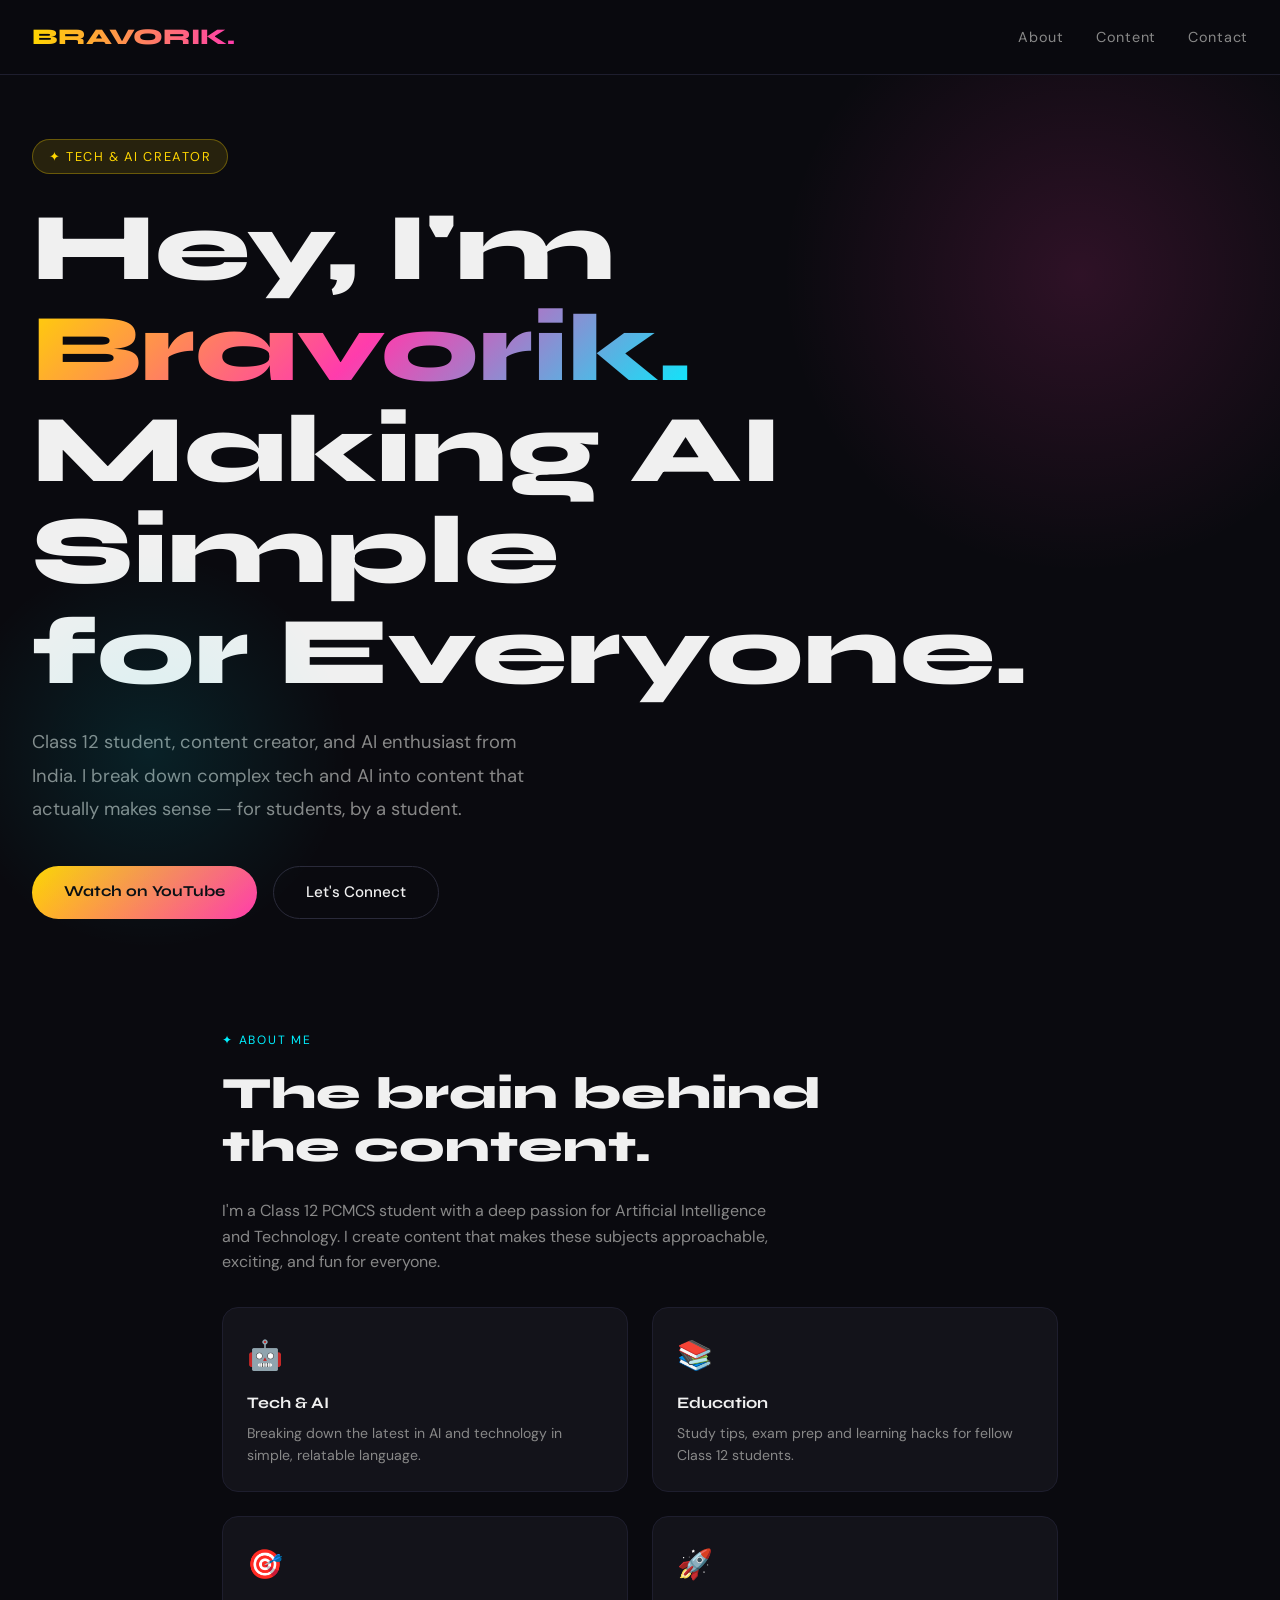
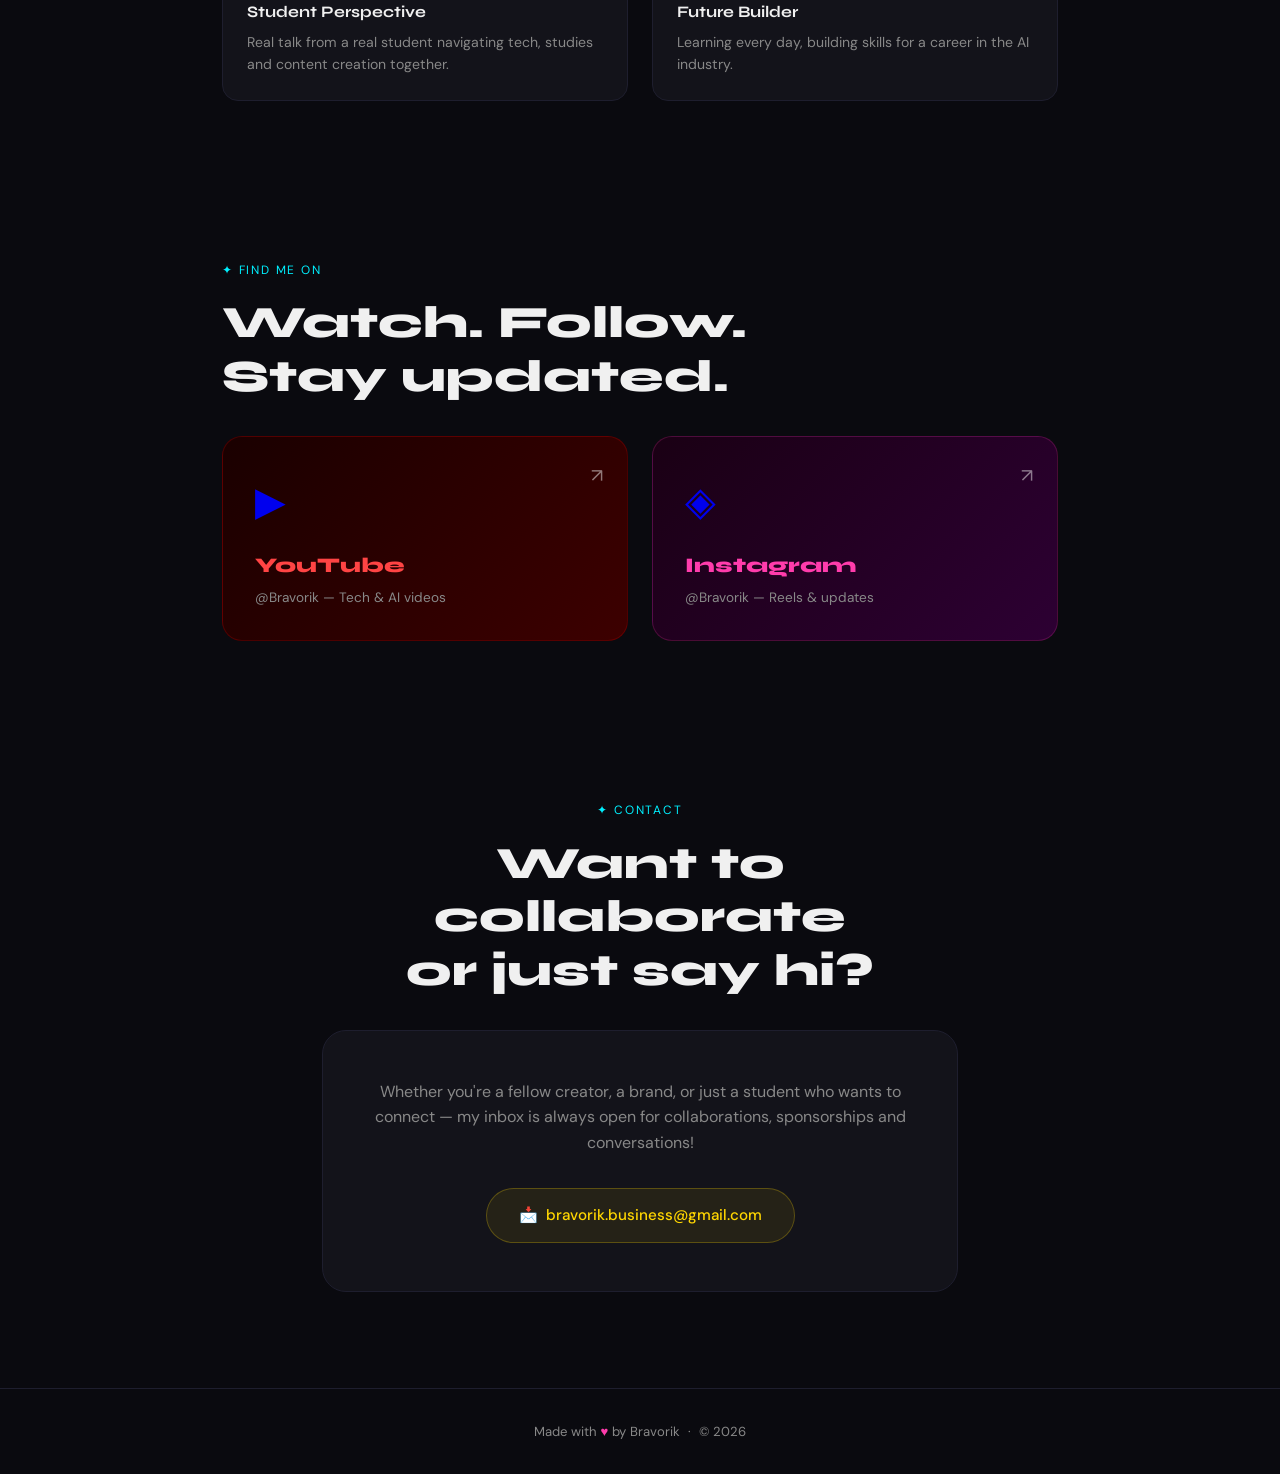
==== index.html @ 2116414c "Add files via upload" ====
<!DOCTYPE html>
<html lang="en">
<head>
<meta charset="UTF-8">
<meta name="viewport" content="width=device-width, initial-scale=1.0">
<title>Bravorik — Tech & AI Creator</title>
<link href="https://fonts.googleapis.com/css2?family=Syne:wght@400;700;800&family=DM+Sans:wght@400;500&display=swap" rel="stylesheet">
<style>
  *, *::before, *::after { margin: 0; padding: 0; box-sizing: border-box; }
  :root {
    --yellow: #FFD600;
    --pink: #FF3CAC;
    --cyan: #00F0FF;
    --dark: #0A0A0F;
    --card: #13131A;
    --text: #F0F0F0;
    --muted: #888;
  }
  body { background: var(--dark); color: var(--text); font-family: 'DM Sans', sans-serif; font-size: 16px; line-height: 1.6; overflow-x: hidden; }

  /* NAV */
  nav { display: flex; justify-content: space-between; align-items: center; padding: 1.2rem 2rem; border-bottom: 1px solid #1e1e2e; position: sticky; top: 0; background: rgba(10,10,15,0.92); backdrop-filter: blur(10px); z-index: 100; }
  .logo { font-family: 'Syne', sans-serif; font-weight: 800; font-size: 1.4rem; background: linear-gradient(90deg, var(--yellow), var(--pink)); -webkit-background-clip: text; -webkit-text-fill-color: transparent; }
  .nav-links { display: flex; gap: 2rem; list-style: none; }
  .nav-links a { color: var(--muted); text-decoration: none; font-size: 0.9rem; letter-spacing: 0.05em; transition: color 0.2s; }
  .nav-links a:hover { color: var(--yellow); }

  /* HERO */
  .hero { min-height: 92vh; display: flex; flex-direction: column; justify-content: center; padding: 4rem 2rem 2rem; position: relative; overflow: hidden; }
  .hero::before { content: ''; position: absolute; width: 600px; height: 600px; background: radial-gradient(circle, rgba(255,60,172,0.15) 0%, transparent 70%); top: -100px; right: -100px; pointer-events: none; }
  .hero::after { content: ''; position: absolute; width: 400px; height: 400px; background: radial-gradient(circle, rgba(0,240,255,0.1) 0%, transparent 70%); bottom: 0; left: -50px; pointer-events: none; }
  .hero-tag { display: inline-block; background: rgba(255,214,0,0.12); border: 1px solid rgba(255,214,0,0.3); color: var(--yellow); font-size: 0.8rem; letter-spacing: 0.12em; text-transform: uppercase; padding: 0.4rem 1rem; border-radius: 100px; margin-bottom: 1.5rem; width: fit-content; }
  .hero h1 { font-family: 'Syne', sans-serif; font-size: clamp(3rem, 8vw, 6rem); font-weight: 800; line-height: 1.05; margin-bottom: 1.5rem; }
  .hero h1 .name { background: linear-gradient(135deg, var(--yellow) 0%, var(--pink) 50%, var(--cyan) 100%); -webkit-background-clip: text; -webkit-text-fill-color: transparent; }
  .hero p { font-size: 1.15rem; color: var(--muted); max-width: 520px; margin-bottom: 2.5rem; line-height: 1.8; }
  .hero-btns { display: flex; gap: 1rem; flex-wrap: wrap; }
  .btn-primary { background: linear-gradient(135deg, var(--yellow), var(--pink)); color: #0A0A0F; font-weight: 700; font-family: 'Syne', sans-serif; padding: 0.85rem 2rem; border-radius: 100px; border: none; cursor: pointer; font-size: 0.95rem; transition: transform 0.2s, box-shadow 0.2s; text-decoration: none; display: inline-block; }
  .btn-primary:hover { transform: translateY(-2px); box-shadow: 0 8px 30px rgba(255,60,172,0.35); }
  .btn-outline { background: transparent; color: var(--text); font-weight: 500; padding: 0.85rem 2rem; border-radius: 100px; border: 1px solid #2a2a3a; cursor: pointer; font-size: 0.95rem; transition: border-color 0.2s; text-decoration: none; display: inline-block; }
  .btn-outline:hover { border-color: var(--cyan); color: var(--cyan); }

  /* SECTIONS */
  section { padding: 5rem 2rem; max-width: 900px; margin: 0 auto; }
  .section-label { font-size: 0.75rem; letter-spacing: 0.15em; text-transform: uppercase; color: var(--cyan); margin-bottom: 1rem; display: block; }
  h2 { font-family: 'Syne', sans-serif; font-size: clamp(1.8rem, 4vw, 2.8rem); font-weight: 800; margin-bottom: 1.5rem; line-height: 1.2; }

  /* ABOUT */
  .about-grid { display: grid; grid-template-columns: 1fr 1fr; gap: 1.5rem; margin-top: 2rem; }
  .about-card { background: var(--card); border: 1px solid #1e1e2e; border-radius: 16px; padding: 1.5rem; transition: border-color 0.2s; }
  .about-card:hover { border-color: rgba(255,214,0,0.3); }
  .about-card .icon { font-size: 1.8rem; margin-bottom: 0.75rem; display: block; }
  .about-card h3 { font-family: 'Syne', sans-serif; font-size: 1rem; font-weight: 700; margin-bottom: 0.4rem; color: var(--text); }
  .about-card p { font-size: 0.88rem; color: var(--muted); }

  /* PLATFORMS */
  .platforms-section { padding: 5rem 2rem; max-width: 900px; margin: 0 auto; }
  .platform-cards { display: grid; grid-template-columns: 1fr 1fr; gap: 1.5rem; margin-top: 2rem; }
  .platform-card { border-radius: 20px; padding: 2rem; position: relative; overflow: hidden; cursor: pointer; transition: transform 0.2s; text-decoration: none; display: block; }
  .platform-card:hover { transform: translateY(-4px); }
  .platform-card.yt { background: linear-gradient(135deg, #1a0000, #3d0000); border: 1px solid rgba(255,0,0,0.2); }
  .platform-card.ig { background: linear-gradient(135deg, #1a0014, #2d0033); border: 1px solid rgba(255,60,172,0.2); }
  .platform-card .pname { font-family: 'Syne', sans-serif; font-size: 1.3rem; font-weight: 800; margin-bottom: 0.3rem; }
  .platform-card.yt .pname { color: #ff4444; }
  .platform-card.ig .pname { color: var(--pink); }
  .platform-card .psub { font-size: 0.85rem; color: var(--muted); }
  .platform-card .parrow { position: absolute; top: 1.5rem; right: 1.5rem; font-size: 1.2rem; opacity: 0.5; color: var(--text); }
  .platform-icon { font-size: 2.5rem; margin-bottom: 1rem; display: block; }

  /* CONTACT */
  .contact-section { padding: 5rem 2rem 6rem; max-width: 700px; margin: 0 auto; text-align: center; }
  .contact-box { background: var(--card); border: 1px solid #1e1e2e; border-radius: 24px; padding: 3rem 2.5rem; margin-top: 2rem; }
  .contact-box p { color: var(--muted); margin-bottom: 2rem; font-size: 1rem; }
  .contact-email { display: inline-flex; align-items: center; gap: 0.5rem; background: rgba(255,214,0,0.08); border: 1px solid rgba(255,214,0,0.25); color: var(--yellow); padding: 0.9rem 2rem; border-radius: 100px; font-size: 0.95rem; font-weight: 500; text-decoration: none; transition: background 0.2s; }
  .contact-email:hover { background: rgba(255,214,0,0.15); }

  /* FOOTER */
  footer { text-align: center; padding: 2rem; border-top: 1px solid #1e1e2e; color: var(--muted); font-size: 0.82rem; }
  footer span { color: var(--pink); }

  /* SCROLLBAR */
  ::-webkit-scrollbar { width: 4px; }
  ::-webkit-scrollbar-track { background: var(--dark); }
  ::-webkit-scrollbar-thumb { background: #2a2a3a; border-radius: 10px; }

  /* MOBILE */
  @media (max-width: 600px) {
    .about-grid, .platform-cards { grid-template-columns: 1fr; }
    .hero { padding: 2rem 1.25rem; }
    nav { padding: 1rem 1.25rem; }
    .nav-links { gap: 1.2rem; }
  }
</style>
</head>
<body>

<!-- NAVIGATION -->
<nav>
  <div class="logo">BRAVORIK.</div>
  <ul class="nav-links">
    <li><a href="#about">About</a></li>
    <li><a href="#platforms">Content</a></li>
    <li><a href="#contact">Contact</a></li>
  </ul>
</nav>

<!-- HERO -->
<div class="hero">
  <div class="hero-tag">✦ Tech & AI Creator</div>
  <h1>Hey, I'm <span class="name">Bravorik.</span><br>Making AI Simple<br>for Everyone.</h1>
  <p>Class 12 student, content creator, and AI enthusiast from India. I break down complex tech and AI into content that actually makes sense — for students, by a student.</p>
  <div class="hero-btns">
    <a href="https://www.youtube.com/@Bravorik" target="_blank" class="btn-primary">Watch on YouTube</a>
    <a href="#contact" class="btn-outline">Let's Connect</a>
  </div>
</div>

<!-- ABOUT -->
<section id="about">
  <span class="section-label">✦ About Me</span>
  <h2>The brain behind<br>the content.</h2>
  <p style="color: var(--muted); max-width: 560px;">I'm a Class 12 PCMCS student with a deep passion for Artificial Intelligence and Technology. I create content that makes these subjects approachable, exciting, and fun for everyone.</p>
  <div class="about-grid">
    <div class="about-card">
      <span class="icon">🤖</span>
      <h3>Tech & AI</h3>
      <p>Breaking down the latest in AI and technology in simple, relatable language.</p>
    </div>
    <div class="about-card">
      <span class="icon">📚</span>
      <h3>Education</h3>
      <p>Study tips, exam prep and learning hacks for fellow Class 12 students.</p>
    </div>
    <div class="about-card">
      <span class="icon">🎯</span>
      <h3>Student Perspective</h3>
      <p>Real talk from a real student navigating tech, studies and content creation together.</p>
    </div>
    <div class="about-card">
      <span class="icon">🚀</span>
      <h3>Future Builder</h3>
      <p>Learning every day, building skills for a career in the AI industry.</p>
    </div>
  </div>
</section>

<!-- PLATFORMS -->
<div class="platforms-section" id="platforms">
  <span class="section-label">✦ Find Me On</span>
  <h2>Watch. Follow.<br>Stay updated.</h2>
  <div class="platform-cards">
    <a href="https://www.youtube.com/@Bravorik" target="_blank" class="platform-card yt">
      <span class="platform-icon">▶</span>
      <div class="pname">YouTube</div>
      <div class="psub">@Bravorik — Tech & AI videos</div>
      <span class="parrow">↗</span>
    </a>
    <a href="https://www.instagram.com/Bravorik" target="_blank" class="platform-card ig">
      <span class="platform-icon">◈</span>
      <div class="pname">Instagram</div>
      <div class="psub">@Bravorik — Reels & updates</div>
      <span class="parrow">↗</span>
    </a>
  </div>
</div>

<!-- CONTACT -->
<div class="contact-section" id="contact">
  <span class="section-label">✦ Contact</span>
  <h2>Want to collaborate<br>or just say hi?</h2>
  <div class="contact-box">
    <p>Whether you're a fellow creator, a brand, or just a student who wants to connect — my inbox is always open for collaborations, sponsorships and conversations!</p>
    <a href="mailto:bravorik.business@gmail.com" class="contact-email">📩 &nbsp;bravorik.business@gmail.com</a>
  </div>
</div>

<!-- FOOTER -->
<footer>
  Made with <span>♥</span> by Bravorik &nbsp;·&nbsp; © 2026
</footer>

</body>
</html>
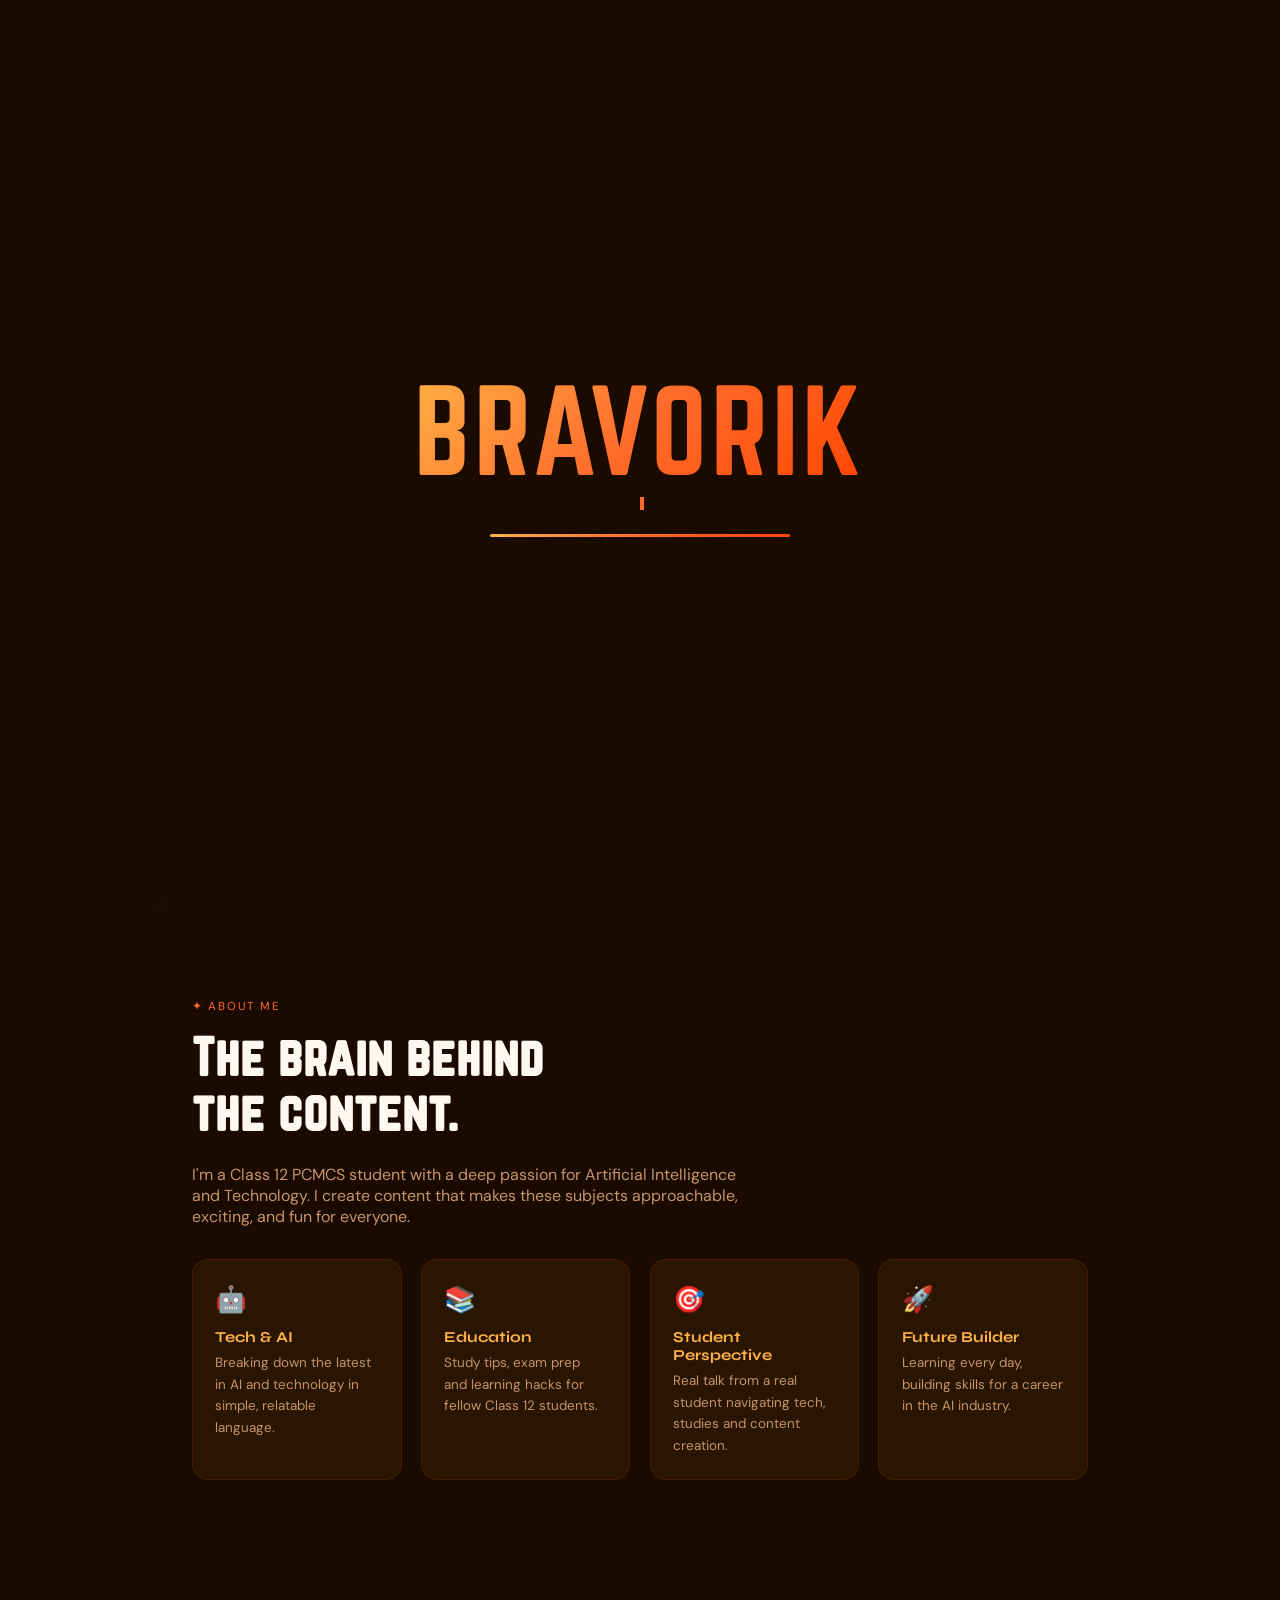
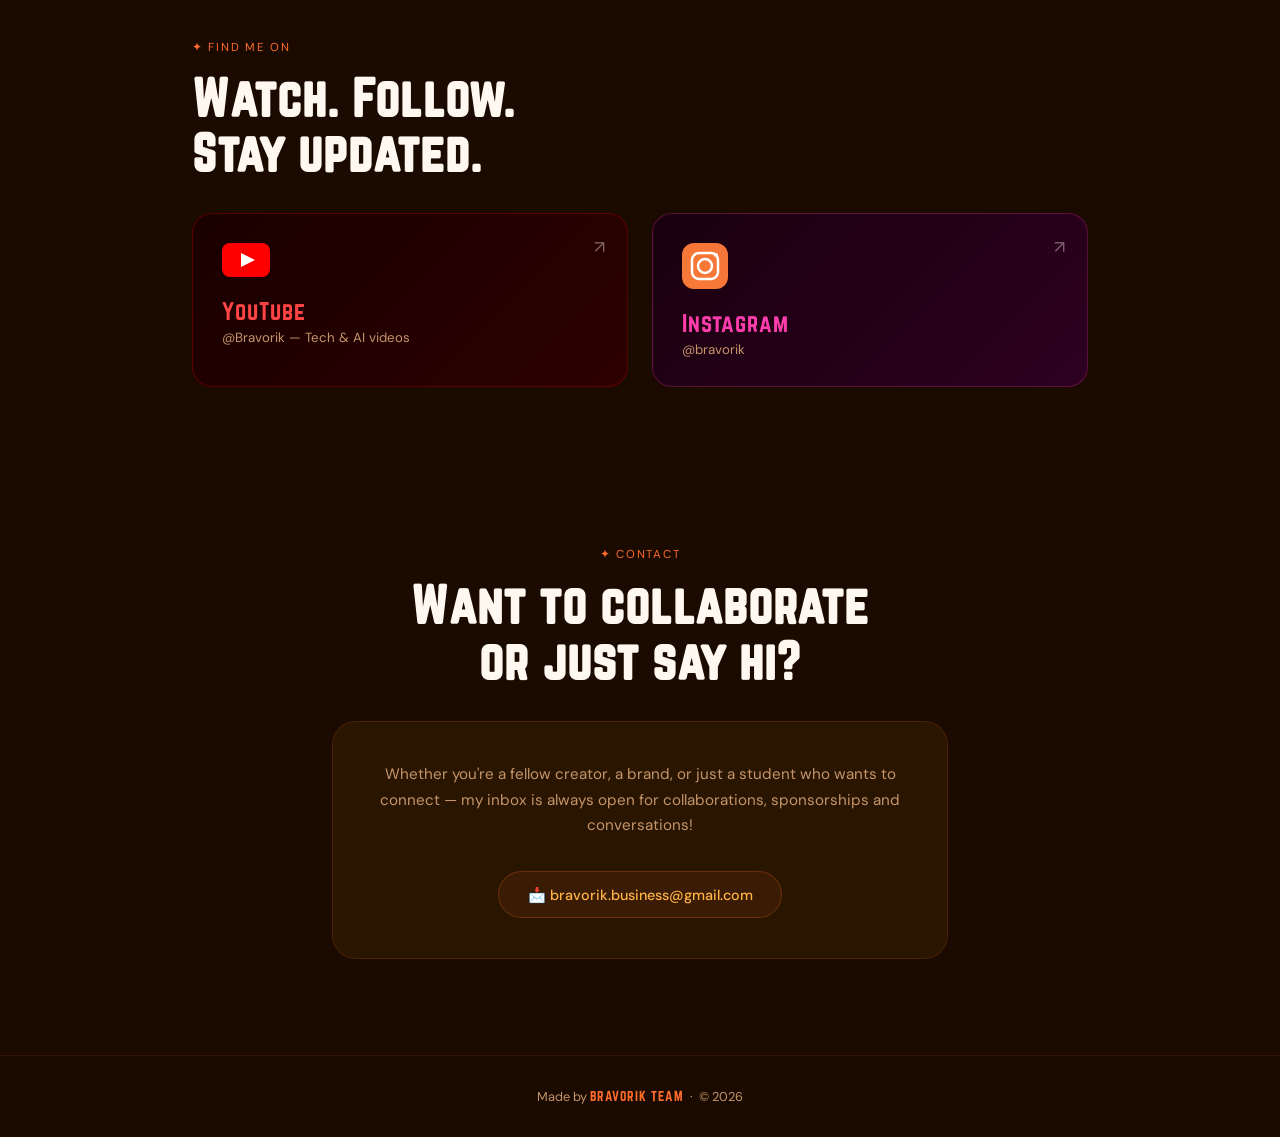
==== commit d9e4681b: "Add files via upload" ====
--- a/index.html
+++ b/index.html
@@ -4,179 +4,259 @@
 <meta charset="UTF-8">
 <meta name="viewport" content="width=device-width, initial-scale=1.0">
 <title>Bravorik — Tech & AI Creator</title>
-<link href="https://fonts.googleapis.com/css2?family=Syne:wght@400;700;800&family=DM+Sans:wght@400;500&display=swap" rel="stylesheet">
+<link href="https://fonts.googleapis.com/css2?family=DM+Sans:wght@400;500&family=Syne:wght@400;700;800&display=swap" rel="stylesheet">
 <style>
-  *, *::before, *::after { margin: 0; padding: 0; box-sizing: border-box; }
-  :root {
-    --yellow: #FFD600;
-    --pink: #FF3CAC;
-    --cyan: #00F0FF;
-    --dark: #0A0A0F;
-    --card: #13131A;
-    --text: #F0F0F0;
-    --muted: #888;
-  }
-  body { background: var(--dark); color: var(--text); font-family: 'DM Sans', sans-serif; font-size: 16px; line-height: 1.6; overflow-x: hidden; }
-
-  /* NAV */
-  nav { display: flex; justify-content: space-between; align-items: center; padding: 1.2rem 2rem; border-bottom: 1px solid #1e1e2e; position: sticky; top: 0; background: rgba(10,10,15,0.92); backdrop-filter: blur(10px); z-index: 100; }
-  .logo { font-family: 'Syne', sans-serif; font-weight: 800; font-size: 1.4rem; background: linear-gradient(90deg, var(--yellow), var(--pink)); -webkit-background-clip: text; -webkit-text-fill-color: transparent; }
-  .nav-links { display: flex; gap: 2rem; list-style: none; }
-  .nav-links a { color: var(--muted); text-decoration: none; font-size: 0.9rem; letter-spacing: 0.05em; transition: color 0.2s; }
-  .nav-links a:hover { color: var(--yellow); }
-
-  /* HERO */
-  .hero { min-height: 92vh; display: flex; flex-direction: column; justify-content: center; padding: 4rem 2rem 2rem; position: relative; overflow: hidden; }
-  .hero::before { content: ''; position: absolute; width: 600px; height: 600px; background: radial-gradient(circle, rgba(255,60,172,0.15) 0%, transparent 70%); top: -100px; right: -100px; pointer-events: none; }
-  .hero::after { content: ''; position: absolute; width: 400px; height: 400px; background: radial-gradient(circle, rgba(0,240,255,0.1) 0%, transparent 70%); bottom: 0; left: -50px; pointer-events: none; }
-  .hero-tag { display: inline-block; background: rgba(255,214,0,0.12); border: 1px solid rgba(255,214,0,0.3); color: var(--yellow); font-size: 0.8rem; letter-spacing: 0.12em; text-transform: uppercase; padding: 0.4rem 1rem; border-radius: 100px; margin-bottom: 1.5rem; width: fit-content; }
-  .hero h1 { font-family: 'Syne', sans-serif; font-size: clamp(3rem, 8vw, 6rem); font-weight: 800; line-height: 1.05; margin-bottom: 1.5rem; }
-  .hero h1 .name { background: linear-gradient(135deg, var(--yellow) 0%, var(--pink) 50%, var(--cyan) 100%); -webkit-background-clip: text; -webkit-text-fill-color: transparent; }
-  .hero p { font-size: 1.15rem; color: var(--muted); max-width: 520px; margin-bottom: 2.5rem; line-height: 1.8; }
-  .hero-btns { display: flex; gap: 1rem; flex-wrap: wrap; }
-  .btn-primary { background: linear-gradient(135deg, var(--yellow), var(--pink)); color: #0A0A0F; font-weight: 700; font-family: 'Syne', sans-serif; padding: 0.85rem 2rem; border-radius: 100px; border: none; cursor: pointer; font-size: 0.95rem; transition: transform 0.2s, box-shadow 0.2s; text-decoration: none; display: inline-block; }
-  .btn-primary:hover { transform: translateY(-2px); box-shadow: 0 8px 30px rgba(255,60,172,0.35); }
-  .btn-outline { background: transparent; color: var(--text); font-weight: 500; padding: 0.85rem 2rem; border-radius: 100px; border: 1px solid #2a2a3a; cursor: pointer; font-size: 0.95rem; transition: border-color 0.2s; text-decoration: none; display: inline-block; }
-  .btn-outline:hover { border-color: var(--cyan); color: var(--cyan); }
-
-  /* SECTIONS */
-  section { padding: 5rem 2rem; max-width: 900px; margin: 0 auto; }
-  .section-label { font-size: 0.75rem; letter-spacing: 0.15em; text-transform: uppercase; color: var(--cyan); margin-bottom: 1rem; display: block; }
-  h2 { font-family: 'Syne', sans-serif; font-size: clamp(1.8rem, 4vw, 2.8rem); font-weight: 800; margin-bottom: 1.5rem; line-height: 1.2; }
-
-  /* ABOUT */
-  .about-grid { display: grid; grid-template-columns: 1fr 1fr; gap: 1.5rem; margin-top: 2rem; }
-  .about-card { background: var(--card); border: 1px solid #1e1e2e; border-radius: 16px; padding: 1.5rem; transition: border-color 0.2s; }
-  .about-card:hover { border-color: rgba(255,214,0,0.3); }
-  .about-card .icon { font-size: 1.8rem; margin-bottom: 0.75rem; display: block; }
-  .about-card h3 { font-family: 'Syne', sans-serif; font-size: 1rem; font-weight: 700; margin-bottom: 0.4rem; color: var(--text); }
-  .about-card p { font-size: 0.88rem; color: var(--muted); }
-
-  /* PLATFORMS */
-  .platforms-section { padding: 5rem 2rem; max-width: 900px; margin: 0 auto; }
-  .platform-cards { display: grid; grid-template-columns: 1fr 1fr; gap: 1.5rem; margin-top: 2rem; }
-  .platform-card { border-radius: 20px; padding: 2rem; position: relative; overflow: hidden; cursor: pointer; transition: transform 0.2s; text-decoration: none; display: block; }
-  .platform-card:hover { transform: translateY(-4px); }
-  .platform-card.yt { background: linear-gradient(135deg, #1a0000, #3d0000); border: 1px solid rgba(255,0,0,0.2); }
-  .platform-card.ig { background: linear-gradient(135deg, #1a0014, #2d0033); border: 1px solid rgba(255,60,172,0.2); }
-  .platform-card .pname { font-family: 'Syne', sans-serif; font-size: 1.3rem; font-weight: 800; margin-bottom: 0.3rem; }
-  .platform-card.yt .pname { color: #ff4444; }
-  .platform-card.ig .pname { color: var(--pink); }
-  .platform-card .psub { font-size: 0.85rem; color: var(--muted); }
-  .platform-card .parrow { position: absolute; top: 1.5rem; right: 1.5rem; font-size: 1.2rem; opacity: 0.5; color: var(--text); }
-  .platform-icon { font-size: 2.5rem; margin-bottom: 1rem; display: block; }
-
-  /* CONTACT */
-  .contact-section { padding: 5rem 2rem 6rem; max-width: 700px; margin: 0 auto; text-align: center; }
-  .contact-box { background: var(--card); border: 1px solid #1e1e2e; border-radius: 24px; padding: 3rem 2.5rem; margin-top: 2rem; }
-  .contact-box p { color: var(--muted); margin-bottom: 2rem; font-size: 1rem; }
-  .contact-email { display: inline-flex; align-items: center; gap: 0.5rem; background: rgba(255,214,0,0.08); border: 1px solid rgba(255,214,0,0.25); color: var(--yellow); padding: 0.9rem 2rem; border-radius: 100px; font-size: 0.95rem; font-weight: 500; text-decoration: none; transition: background 0.2s; }
-  .contact-email:hover { background: rgba(255,214,0,0.15); }
-
-  /* FOOTER */
-  footer { text-align: center; padding: 2rem; border-top: 1px solid #1e1e2e; color: var(--muted); font-size: 0.82rem; }
-  footer span { color: var(--pink); }
-
-  /* SCROLLBAR */
-  ::-webkit-scrollbar { width: 4px; }
-  ::-webkit-scrollbar-track { background: var(--dark); }
-  ::-webkit-scrollbar-thumb { background: #2a2a3a; border-radius: 10px; }
-
-  /* MOBILE */
-  @media (max-width: 600px) {
-    .about-grid, .platform-cards { grid-template-columns: 1fr; }
-    .hero { padding: 2rem 1.25rem; }
-    nav { padding: 1rem 1.25rem; }
-    .nav-links { gap: 1.2rem; }
-  }
+@font-face {
+  font-family: 'Norwester';
+  src: url('norwester.otf') format('opentype');
+  font-weight: normal;
+}
+*,*::before,*::after{margin:0;padding:0;box-sizing:border-box;}
+:root{
+  --orange:#FF6B2B;--orange2:#FF8C00;--peach:#FFB347;
+  --cream:#FFF8F0;--warm:#FFF3E6;
+  --dark:#1A0A00;--card:#2A1500;--card2:#1F1000;
+  --text:#FFF8F0;--muted:#C4956A;
+}
+html{scroll-behavior:smooth;}
+body{background:var(--dark);color:var(--text);font-family:'DM Sans',sans-serif;overflow-x:hidden;}
+
+/* INTRO */
+#intro{position:fixed;inset:0;background:var(--dark);display:flex;flex-direction:column;align-items:center;justify-content:center;z-index:9999;transition:opacity 0.8s ease,visibility 0.8s ease;}
+#intro.hide{opacity:0;visibility:hidden;pointer-events:none;}
+.intro-name{font-family:'Norwester',sans-serif;font-size:clamp(3rem,10vw,7rem);background:linear-gradient(135deg,var(--peach),var(--orange),#FF4500);-webkit-background-clip:text;-webkit-text-fill-color:transparent;letter-spacing:4px;min-height:1.2em;}
+.intro-cursor{display:inline-block;width:4px;height:0.85em;background:var(--orange);margin-left:4px;animation:blink 0.7s step-end infinite;vertical-align:middle;}
+@keyframes blink{0%,100%{opacity:1;}50%{opacity:0;}}
+.intro-bar{width:0;height:3px;margin-top:1.5rem;background:linear-gradient(90deg,var(--peach),var(--orange),#FF4500);border-radius:10px;transition:width 1s ease;}
+
+/* NAV */
+nav{display:flex;justify-content:space-between;align-items:center;padding:1rem 2rem;border-bottom:1px solid rgba(255,107,43,0.15);position:sticky;top:0;background:rgba(26,10,0,0.95);backdrop-filter:blur(12px);z-index:100;}
+.logo{font-family:'Norwester',sans-serif;font-size:1.6rem;letter-spacing:2px;background:linear-gradient(90deg,var(--peach),var(--orange));-webkit-background-clip:text;-webkit-text-fill-color:transparent;}
+.nav-links{display:flex;gap:1.5rem;list-style:none;}
+.nav-links a{color:var(--muted);text-decoration:none;font-size:0.88rem;letter-spacing:0.05em;transition:color 0.2s;}
+.nav-links a:hover{color:var(--peach);}
+.hamburger{display:none;flex-direction:column;gap:5px;cursor:pointer;padding:4px;}
+.hamburger span{width:24px;height:2px;background:var(--text);border-radius:2px;transition:all 0.3s;}
+.hamburger.open span:nth-child(1){transform:rotate(45deg) translate(5px,5px);}
+.hamburger.open span:nth-child(2){opacity:0;}
+.hamburger.open span:nth-child(3){transform:rotate(-45deg) translate(5px,-5px);}
+.mobile-menu{display:none;position:fixed;top:61px;left:0;right:0;background:rgba(26,10,0,0.98);padding:1.5rem 2rem;border-bottom:1px solid rgba(255,107,43,0.15);z-index:99;flex-direction:column;gap:1.2rem;}
+.mobile-menu.open{display:flex;}
+.mobile-menu a{color:var(--muted);text-decoration:none;font-size:1rem;padding:0.5rem 0;border-bottom:1px solid rgba(255,107,43,0.1);}
+.mobile-menu a:hover{color:var(--peach);}
+
+/* HERO */
+.hero{min-height:95vh;display:flex;flex-direction:column;justify-content:center;padding:5rem 2rem 3rem;position:relative;overflow:hidden;}
+.hero::before{content:'';position:absolute;width:50vw;height:50vw;background:radial-gradient(circle,rgba(255,107,43,0.12) 0%,transparent 70%);top:-10%;right:-10%;pointer-events:none;}
+.hero::after{content:'';position:absolute;width:35vw;height:35vw;background:radial-gradient(circle,rgba(255,179,71,0.07) 0%,transparent 70%);bottom:0;left:-5%;pointer-events:none;}
+.hero-tag{display:inline-block;background:rgba(255,107,43,0.1);border:1px solid rgba(255,107,43,0.3);color:var(--peach);font-size:0.75rem;letter-spacing:0.12em;text-transform:uppercase;padding:0.4rem 1rem;border-radius:100px;margin-bottom:1.5rem;width:fit-content;}
+.hero-name-wrap{position:relative;display:inline-block;margin-bottom:0.2rem;}
+.tm{font-family:'DM Sans',sans-serif;font-size:0.9rem;font-weight:700;color:var(--orange);position:absolute;top:-8px;right:-18px;line-height:1;}
+.hero h1{font-family:'Norwester',sans-serif;font-size:clamp(2.8rem,8vw,6rem);line-height:1.05;margin-bottom:1.5rem;letter-spacing:2px;}
+.hero h1 .name{background:linear-gradient(135deg,var(--peach) 0%,var(--orange) 50%,#FF4500 100%);-webkit-background-clip:text;-webkit-text-fill-color:transparent;}
+.hero p{font-size:clamp(0.95rem,2vw,1.15rem);color:var(--muted);max-width:520px;margin-bottom:2.5rem;line-height:1.8;}
+.hero-btns{display:flex;gap:1rem;flex-wrap:wrap;}
+.btn-primary{background:linear-gradient(135deg,var(--orange),#FF4500);color:#fff;font-weight:700;font-family:'Syne',sans-serif;padding:0.8rem 1.8rem;border-radius:100px;border:none;cursor:pointer;font-size:0.9rem;transition:transform 0.2s,box-shadow 0.2s;text-decoration:none;display:inline-block;}
+.btn-primary:hover{transform:translateY(-2px);box-shadow:0 8px 30px rgba(255,107,43,0.4);}
+.btn-outline{background:transparent;color:var(--text);font-weight:500;padding:0.8rem 1.8rem;border-radius:100px;border:1px solid rgba(255,107,43,0.3);cursor:pointer;font-size:0.9rem;transition:all 0.2s;text-decoration:none;display:inline-block;}
+.btn-outline:hover{border-color:var(--peach);color:var(--peach);}
+
+/* SECTIONS */
+.section{padding:5rem 2rem;max-width:960px;margin:0 auto;}
+.section-label{font-size:0.72rem;letter-spacing:0.15em;text-transform:uppercase;color:var(--orange);margin-bottom:1rem;display:block;}
+h2{font-family:'Norwester',sans-serif;font-size:clamp(1.8rem,5vw,3rem);margin-bottom:1.5rem;line-height:1.15;letter-spacing:1px;}
+
+/* ABOUT */
+.about-grid{display:grid;grid-template-columns:repeat(auto-fit,minmax(200px,1fr));gap:1.2rem;margin-top:2rem;}
+.about-card{background:var(--card);border:1px solid rgba(255,107,43,0.12);border-radius:16px;padding:1.4rem;transition:border-color 0.2s,transform 0.2s;}
+.about-card:hover{border-color:rgba(255,107,43,0.4);transform:translateY(-3px);}
+.about-card .icon{font-size:1.6rem;margin-bottom:0.75rem;display:block;}
+.about-card h3{font-family:'Syne',sans-serif;font-size:0.95rem;font-weight:700;margin-bottom:0.4rem;color:var(--peach);}
+.about-card p{font-size:0.84rem;color:var(--muted);line-height:1.6;}
+
+/* PLATFORMS */
+.platform-cards{display:grid;grid-template-columns:repeat(auto-fit,minmax(240px,1fr));gap:1.5rem;margin-top:2rem;}
+.platform-card{border-radius:20px;padding:1.8rem;position:relative;overflow:hidden;cursor:pointer;transition:transform 0.2s;text-decoration:none;display:block;}
+.platform-card:hover{transform:translateY(-4px);}
+.platform-card.yt{background:linear-gradient(135deg,#1a0000,#2d0000);border:1px solid rgba(255,0,0,0.25);}
+.platform-card.ig{background:linear-gradient(135deg,#1a000f,#2d0020);border:1px solid rgba(255,60,172,0.25);}
+.platform-card .pname{font-family:'Norwester',sans-serif;font-size:1.4rem;letter-spacing:1px;margin-bottom:0.3rem;}
+.platform-card.yt .pname{color:#ff4444;}
+.platform-card.ig .pname{color:#FF3CAC;}
+.platform-card .psub{font-size:0.83rem;color:var(--muted);}
+.platform-card .parrow{position:absolute;top:1.4rem;right:1.4rem;font-size:1.1rem;opacity:0.4;color:var(--text);}
+
+/* ANIMATED PLATFORM ICONS */
+.platform-icon-wrap{margin-bottom:1rem;}
+.yt-icon{width:48px;height:34px;animation:ytPulse 2s ease-in-out infinite;}
+@keyframes ytPulse{0%,100%{transform:scale(1);}50%{transform:scale(1.08);}}
+.ig-icon{width:46px;height:46px;animation:igSpin 4s ease-in-out infinite;}
+@keyframes igSpin{0%,100%{transform:rotate(0deg) scale(1);}25%{transform:rotate(-8deg) scale(1.05);}75%{transform:rotate(8deg) scale(1.05);}}
+
+/* CONTACT */
+.contact-section{padding:5rem 2rem 6rem;max-width:680px;margin:0 auto;text-align:center;}
+.contact-box{background:var(--card);border:1px solid rgba(255,107,43,0.15);border-radius:24px;padding:2.5rem 2rem;margin-top:2rem;}
+.contact-box p{color:var(--muted);margin-bottom:2rem;font-size:0.95rem;line-height:1.7;}
+.contact-email{display:inline-flex;align-items:center;gap:0.5rem;background:rgba(255,107,43,0.08);border:1px solid rgba(255,107,43,0.25);color:var(--peach);padding:0.85rem 1.8rem;border-radius:100px;font-size:0.9rem;font-weight:500;text-decoration:none;transition:background 0.2s;word-break:break-all;}
+.contact-email:hover{background:rgba(255,107,43,0.15);}
+
+/* FOOTER */
+footer{text-align:center;padding:2rem 1rem;border-top:1px solid rgba(255,107,43,0.1);color:var(--muted);font-size:0.8rem;}
+footer span{color:var(--orange);font-family:'Norwester',sans-serif;letter-spacing:1px;}
+
+/* FADE UP */
+.fade-up{opacity:0;transform:translateY(30px);transition:opacity 0.7s ease,transform 0.7s ease;}
+.fade-up.visible{opacity:1;transform:translateY(0);}
+
+::-webkit-scrollbar{width:4px;}
+::-webkit-scrollbar-track{background:var(--dark);}
+::-webkit-scrollbar-thumb{background:#3a1a00;border-radius:10px;}
+
+@media(max-width:768px){
+  nav{padding:1rem 1.25rem;}
+  .nav-links{display:none;}
+  .hamburger{display:flex;}
+  .hero{padding:5rem 1.25rem 2rem;}
+  .section{padding:3.5rem 1.25rem;}
+  .contact-section{padding:3.5rem 1.25rem 4rem;}
+  .contact-box{padding:2rem 1.25rem;}
+}
+@media(max-width:480px){
+  .hero-btns{flex-direction:column;}
+  .btn-primary,.btn-outline{text-align:center;}
+  .about-grid{grid-template-columns:1fr 1fr;}
+  .platform-cards{grid-template-columns:1fr;}
+}
 </style>
 </head>
 <body>
 
-<!-- NAVIGATION -->
+<!-- INTRO -->
+<div id="intro">
+  <div class="intro-name" id="introText"></div>
+  <div class="intro-cursor"></div>
+  <div class="intro-bar" id="introBar"></div>
+</div>
+
+<!-- NAV -->
 <nav>
-  <div class="logo">BRAVORIK.</div>
+  <div class="logo">BRAVORIK</div>
   <ul class="nav-links">
     <li><a href="#about">About</a></li>
     <li><a href="#platforms">Content</a></li>
     <li><a href="#contact">Contact</a></li>
   </ul>
+  <div class="hamburger" id="hamburger" onclick="toggleMenu()">
+    <span></span><span></span><span></span>
+  </div>
 </nav>
+
+<!-- MOBILE MENU -->
+<div class="mobile-menu" id="mobileMenu">
+  <a href="#about" onclick="closeMenu()">About</a>
+  <a href="#platforms" onclick="closeMenu()">Content</a>
+  <a href="#contact" onclick="closeMenu()">Contact</a>
+</div>
 
 <!-- HERO -->
 <div class="hero">
-  <div class="hero-tag">✦ Tech & AI Creator</div>
-  <h1>Hey, I'm <span class="name">Bravorik.</span><br>Making AI Simple<br>for Everyone.</h1>
-  <p>Class 12 student, content creator, and AI enthusiast from India. I break down complex tech and AI into content that actually makes sense — for students, by a student.</p>
-  <div class="hero-btns">
+  <div class="hero-tag fade-up">✦ Tech & AI Creator</div>
+  <h1 class="fade-up">Hey, I'm
+    <span class="hero-name-wrap">
+      <span class="name">Bravorik</span><sup class="tm">™</sup>
+    </span>.<br>Making AI Simple<br>for Everyone.
+  </h1>
+  <p class="fade-up">Class 12 student, content creator, and AI enthusiast from India. I break down complex tech and AI into content that actually makes sense — for students, by a student.</p>
+  <div class="hero-btns fade-up">
     <a href="https://www.youtube.com/@Bravorik" target="_blank" class="btn-primary">Watch on YouTube</a>
     <a href="#contact" class="btn-outline">Let's Connect</a>
   </div>
 </div>
 
 <!-- ABOUT -->
-<section id="about">
-  <span class="section-label">✦ About Me</span>
-  <h2>The brain behind<br>the content.</h2>
-  <p style="color: var(--muted); max-width: 560px;">I'm a Class 12 PCMCS student with a deep passion for Artificial Intelligence and Technology. I create content that makes these subjects approachable, exciting, and fun for everyone.</p>
+<section class="section" id="about">
+  <span class="section-label fade-up">✦ About Me</span>
+  <h2 class="fade-up">The brain behind<br>the content.</h2>
+  <p class="fade-up" style="color:var(--muted);max-width:560px;">I'm a Class 12 PCMCS student with a deep passion for Artificial Intelligence and Technology. I create content that makes these subjects approachable, exciting, and fun for everyone.</p>
   <div class="about-grid">
-    <div class="about-card">
-      <span class="icon">🤖</span>
-      <h3>Tech & AI</h3>
-      <p>Breaking down the latest in AI and technology in simple, relatable language.</p>
-    </div>
-    <div class="about-card">
-      <span class="icon">📚</span>
-      <h3>Education</h3>
-      <p>Study tips, exam prep and learning hacks for fellow Class 12 students.</p>
-    </div>
-    <div class="about-card">
-      <span class="icon">🎯</span>
-      <h3>Student Perspective</h3>
-      <p>Real talk from a real student navigating tech, studies and content creation together.</p>
-    </div>
-    <div class="about-card">
-      <span class="icon">🚀</span>
-      <h3>Future Builder</h3>
-      <p>Learning every day, building skills for a career in the AI industry.</p>
-    </div>
+    <div class="about-card fade-up"><span class="icon">🤖</span><h3>Tech & AI</h3><p>Breaking down the latest in AI and technology in simple, relatable language.</p></div>
+    <div class="about-card fade-up"><span class="icon">📚</span><h3>Education</h3><p>Study tips, exam prep and learning hacks for fellow Class 12 students.</p></div>
+    <div class="about-card fade-up"><span class="icon">🎯</span><h3>Student Perspective</h3><p>Real talk from a real student navigating tech, studies and content creation.</p></div>
+    <div class="about-card fade-up"><span class="icon">🚀</span><h3>Future Builder</h3><p>Learning every day, building skills for a career in the AI industry.</p></div>
   </div>
 </section>
 
 <!-- PLATFORMS -->
-<div class="platforms-section" id="platforms">
-  <span class="section-label">✦ Find Me On</span>
-  <h2>Watch. Follow.<br>Stay updated.</h2>
+<section class="section" id="platforms">
+  <span class="section-label fade-up">✦ Find Me On</span>
+  <h2 class="fade-up">Watch. Follow.<br>Stay updated.</h2>
   <div class="platform-cards">
-    <a href="https://www.youtube.com/@Bravorik" target="_blank" class="platform-card yt">
-      <span class="platform-icon">▶</span>
+    <a href="https://www.youtube.com/@Bravorik" target="_blank" class="platform-card yt fade-up">
+      <div class="platform-icon-wrap">
+        <svg class="yt-icon" viewBox="0 0 48 34" fill="none" xmlns="http://www.w3.org/2000/svg">
+          <rect width="48" height="34" rx="8" fill="#FF0000"/>
+          <polygon points="19,10 19,24 33,17" fill="white"/>
+        </svg>
+      </div>
       <div class="pname">YouTube</div>
       <div class="psub">@Bravorik — Tech & AI videos</div>
       <span class="parrow">↗</span>
     </a>
-    <a href="https://www.instagram.com/Bravorik" target="_blank" class="platform-card ig">
-      <span class="platform-icon">◈</span>
+    <a href="https://www.instagram.com/bravorik" target="_blank" class="platform-card ig fade-up">
+      <div class="platform-icon-wrap">
+        <svg class="ig-icon" viewBox="0 0 46 46" fill="none" xmlns="http://www.w3.org/2000/svg">
+          <defs>
+            <linearGradient id="igGrad" x1="0" y1="46" x2="46" y2="0">
+              <stop offset="0%" stop-color="#FFDC80"/>
+              <stop offset="25%" stop-color="#FCAF45"/>
+              <stop offset="50%" stop-color="#F77737"/>
+              <stop offset="75%" stop-color="#C13584"/>
+              <stop offset="100%" stop-color="#833AB4"/>
+            </linearGradient>
+          </defs>
+          <rect width="46" height="46" rx="12" fill="url(#igGrad)"/>
+          <rect x="10" y="10" width="26" height="26" rx="7" stroke="white" stroke-width="2.5" fill="none"/>
+          <circle cx="23" cy="23" r="7" stroke="white" stroke-width="2.5" fill="none"/>
+          <circle cx="34" cy="12" r="2" fill="white"/>
+        </svg>
+      </div>
       <div class="pname">Instagram</div>
-      <div class="psub">@Bravorik — Reels & updates</div>
+      <div class="psub">@bravorik</div>
       <span class="parrow">↗</span>
     </a>
   </div>
-</div>
+</section>
 
 <!-- CONTACT -->
 <div class="contact-section" id="contact">
-  <span class="section-label">✦ Contact</span>
-  <h2>Want to collaborate<br>or just say hi?</h2>
-  <div class="contact-box">
+  <span class="section-label fade-up">✦ Contact</span>
+  <h2 class="fade-up">Want to collaborate<br>or just say hi?</h2>
+  <div class="contact-box fade-up">
     <p>Whether you're a fellow creator, a brand, or just a student who wants to connect — my inbox is always open for collaborations, sponsorships and conversations!</p>
-    <a href="mailto:bravorik.business@gmail.com" class="contact-email">📩 &nbsp;bravorik.business@gmail.com</a>
+    <a href="mailto:bravorik.business@gmail.com" class="contact-email">📩 bravorik.business@gmail.com</a>
   </div>
 </div>
 
 <!-- FOOTER -->
 <footer>
-  Made with <span>♥</span> by Bravorik &nbsp;·&nbsp; © 2026
+  Made by <span>BRAVORIK TEAM</span> &nbsp;·&nbsp; © 2026
 </footer>
 
+<script>
+const text="BRAVORIK";
+let i=0;
+const el=document.getElementById('introText');
+const bar=document.getElementById('introBar');
+const intro=document.getElementById('intro');
+function type(){
+  if(i<text.length){el.textContent+=text[i];i++;setTimeout(type,120);}
+  else{bar.style.width='300px';setTimeout(()=>{intro.classList.add('hide');document.querySelectorAll('.fade-up').forEach((el,idx)=>{setTimeout(()=>el.classList.add('visible'),idx*100);});},900);}
+}
+setTimeout(type,400);
+const observer=new IntersectionObserver((entries)=>{entries.forEach(e=>{if(e.isIntersecting)e.target.classList.add('visible');});},{threshold:0.15});
+document.querySelectorAll('.fade-up').forEach(el=>observer.observe(el));
+function toggleMenu(){document.getElementById('hamburger').classList.toggle('open');document.getElementById('mobileMenu').classList.toggle('open');}
+function closeMenu(){document.getElementById('hamburger').classList.remove('open');document.getElementById('mobileMenu').classList.remove('open');}
+</script>
 </body>
-</html>
+</html>
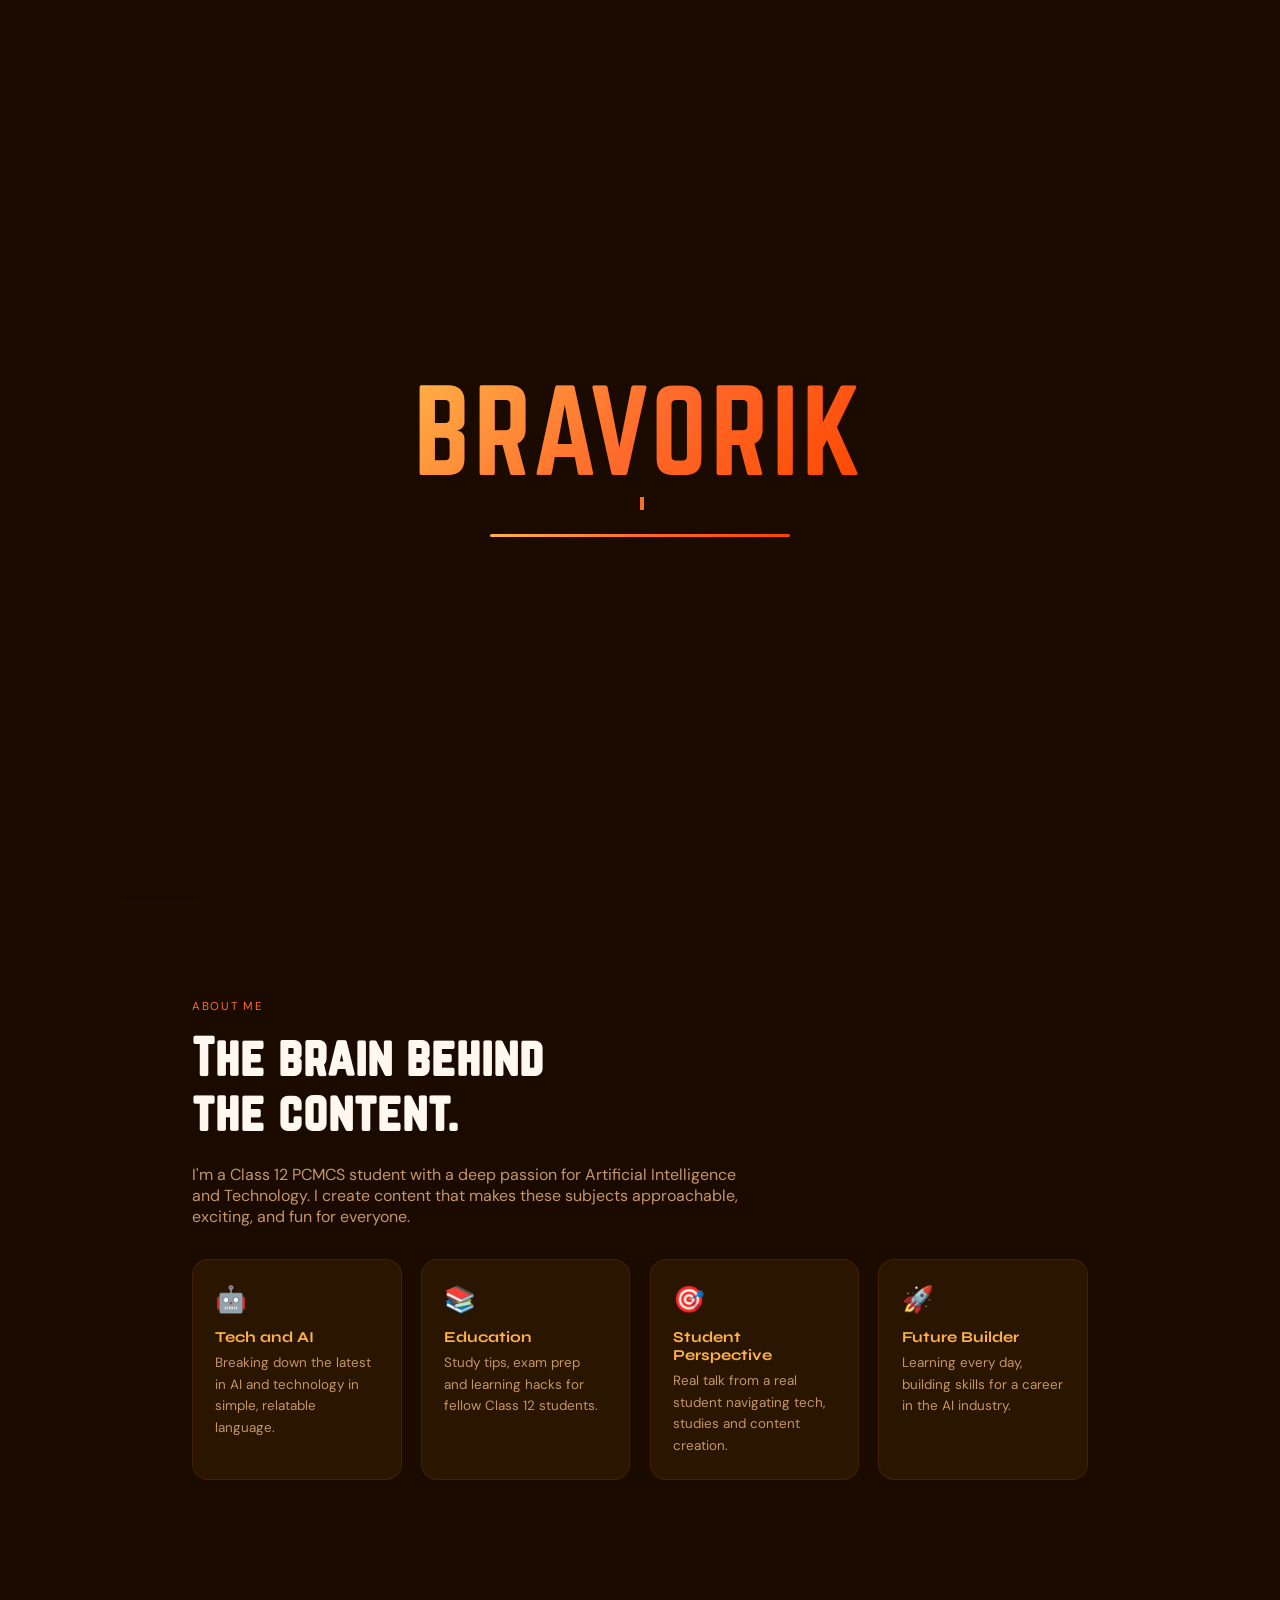
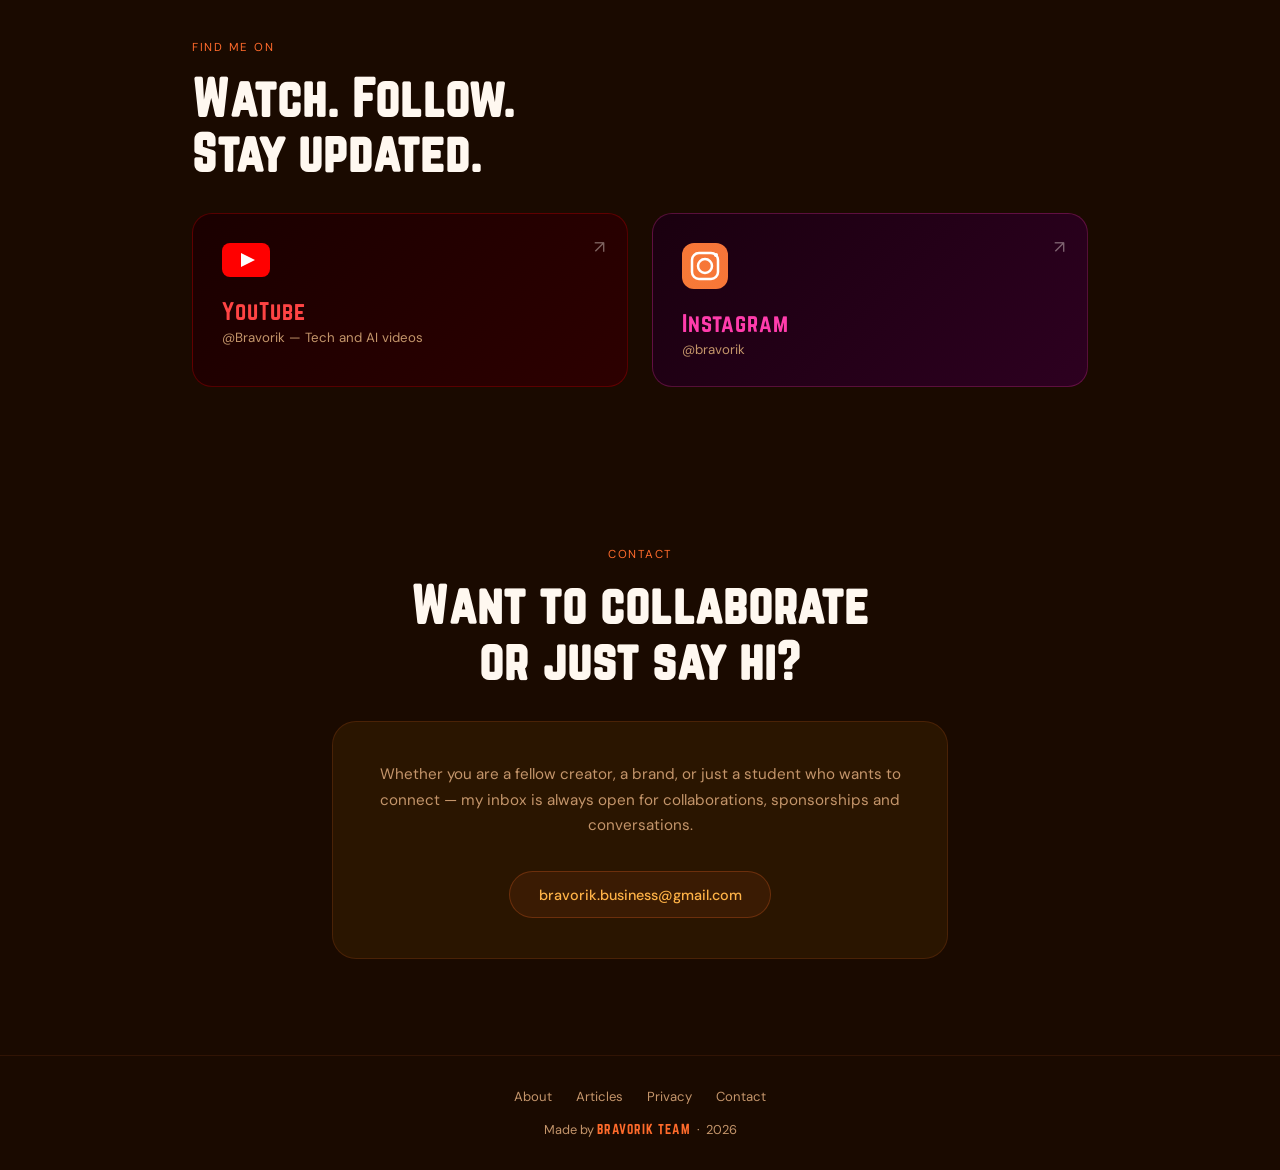
==== commit 4118bcb0: "Add files via upload" ====
--- a/index.html
+++ b/index.html
@@ -6,15 +6,10 @@
 <title>Bravorik — Tech & AI Creator</title>
 <link href="https://fonts.googleapis.com/css2?family=DM+Sans:wght@400;500&family=Syne:wght@400;700;800&display=swap" rel="stylesheet">
 <style>
-@font-face {
-  font-family: 'Norwester';
-  src: url('norwester.otf') format('opentype');
-  font-weight: normal;
-}
+@font-face{font-family:'Norwester';src:url('norwester.otf') format('opentype');}
 *,*::before,*::after{margin:0;padding:0;box-sizing:border-box;}
 :root{
   --orange:#FF6B2B;--orange2:#FF8C00;--peach:#FFB347;
-  --cream:#FFF8F0;--warm:#FFF3E6;
   --dark:#1A0A00;--card:#2A1500;--card2:#1F1000;
   --text:#FFF8F0;--muted:#C4956A;
 }
@@ -31,9 +26,9 @@
 
 /* NAV */
 nav{display:flex;justify-content:space-between;align-items:center;padding:1rem 2rem;border-bottom:1px solid rgba(255,107,43,0.15);position:sticky;top:0;background:rgba(26,10,0,0.95);backdrop-filter:blur(12px);z-index:100;}
-.logo{font-family:'Norwester',sans-serif;font-size:1.6rem;letter-spacing:2px;background:linear-gradient(90deg,var(--peach),var(--orange));-webkit-background-clip:text;-webkit-text-fill-color:transparent;}
+.logo{font-family:'Norwester',sans-serif;font-size:1.6rem;letter-spacing:2px;background:linear-gradient(90deg,var(--peach),var(--orange));-webkit-background-clip:text;-webkit-text-fill-color:transparent;text-decoration:none;}
 .nav-links{display:flex;gap:1.5rem;list-style:none;}
-.nav-links a{color:var(--muted);text-decoration:none;font-size:0.88rem;letter-spacing:0.05em;transition:color 0.2s;}
+.nav-links a{color:var(--muted);text-decoration:none;font-size:0.88rem;letter-spacing:0.04em;transition:color 0.2s;}
 .nav-links a:hover{color:var(--peach);}
 .hamburger{display:none;flex-direction:column;gap:5px;cursor:pointer;padding:4px;}
 .hamburger span{width:24px;height:2px;background:var(--text);border-radius:2px;transition:all 0.3s;}
@@ -50,7 +45,7 @@
 .hero::before{content:'';position:absolute;width:50vw;height:50vw;background:radial-gradient(circle,rgba(255,107,43,0.12) 0%,transparent 70%);top:-10%;right:-10%;pointer-events:none;}
 .hero::after{content:'';position:absolute;width:35vw;height:35vw;background:radial-gradient(circle,rgba(255,179,71,0.07) 0%,transparent 70%);bottom:0;left:-5%;pointer-events:none;}
 .hero-tag{display:inline-block;background:rgba(255,107,43,0.1);border:1px solid rgba(255,107,43,0.3);color:var(--peach);font-size:0.75rem;letter-spacing:0.12em;text-transform:uppercase;padding:0.4rem 1rem;border-radius:100px;margin-bottom:1.5rem;width:fit-content;}
-.hero-name-wrap{position:relative;display:inline-block;margin-bottom:0.2rem;}
+.hero-name-wrap{position:relative;display:inline-block;}
 .tm{font-family:'DM Sans',sans-serif;font-size:0.9rem;font-weight:700;color:var(--orange);position:absolute;top:-8px;right:-18px;line-height:1;}
 .hero h1{font-family:'Norwester',sans-serif;font-size:clamp(2.8rem,8vw,6rem);line-height:1.05;margin-bottom:1.5rem;letter-spacing:2px;}
 .hero h1 .name{background:linear-gradient(135deg,var(--peach) 0%,var(--orange) 50%,#FF4500 100%);-webkit-background-clip:text;-webkit-text-fill-color:transparent;}
@@ -66,7 +61,7 @@
 .section-label{font-size:0.72rem;letter-spacing:0.15em;text-transform:uppercase;color:var(--orange);margin-bottom:1rem;display:block;}
 h2{font-family:'Norwester',sans-serif;font-size:clamp(1.8rem,5vw,3rem);margin-bottom:1.5rem;line-height:1.15;letter-spacing:1px;}
 
-/* ABOUT */
+/* ABOUT CARDS */
 .about-grid{display:grid;grid-template-columns:repeat(auto-fit,minmax(200px,1fr));gap:1.2rem;margin-top:2rem;}
 .about-card{background:var(--card);border:1px solid rgba(255,107,43,0.12);border-radius:16px;padding:1.4rem;transition:border-color 0.2s,transform 0.2s;}
 .about-card:hover{border-color:rgba(255,107,43,0.4);transform:translateY(-3px);}
@@ -85,8 +80,6 @@
 .platform-card.ig .pname{color:#FF3CAC;}
 .platform-card .psub{font-size:0.83rem;color:var(--muted);}
 .platform-card .parrow{position:absolute;top:1.4rem;right:1.4rem;font-size:1.1rem;opacity:0.4;color:var(--text);}
-
-/* ANIMATED PLATFORM ICONS */
 .platform-icon-wrap{margin-bottom:1rem;}
 .yt-icon{width:48px;height:34px;animation:ytPulse 2s ease-in-out infinite;}
 @keyframes ytPulse{0%,100%{transform:scale(1);}50%{transform:scale(1.08);}}
@@ -103,6 +96,9 @@
 /* FOOTER */
 footer{text-align:center;padding:2rem 1rem;border-top:1px solid rgba(255,107,43,0.1);color:var(--muted);font-size:0.8rem;}
 footer span{color:var(--orange);font-family:'Norwester',sans-serif;letter-spacing:1px;}
+.footer-links{display:flex;justify-content:center;gap:1.5rem;margin-bottom:1rem;flex-wrap:wrap;}
+.footer-links a{color:var(--muted);text-decoration:none;font-size:0.82rem;transition:color 0.2s;}
+.footer-links a:hover{color:var(--peach);}
 
 /* FADE UP */
 .fade-up{opacity:0;transform:translateY(30px);transition:opacity 0.7s ease,transform 0.7s ease;}
@@ -140,10 +136,12 @@
 
 <!-- NAV -->
 <nav>
-  <div class="logo">BRAVORIK</div>
+  <a href="index.html" class="logo">BRAVORIK</a>
   <ul class="nav-links">
-    <li><a href="#about">About</a></li>
-    <li><a href="#platforms">Content</a></li>
+    <li><a href="index.html" style="color:var(--peach)">Home</a></li>
+    <li><a href="about.html">About</a></li>
+    <li><a href="articles.html">Articles</a></li>
+    <li><a href="privacy.html">Privacy</a></li>
     <li><a href="#contact">Contact</a></li>
   </ul>
   <div class="hamburger" id="hamburger" onclick="toggleMenu()">
@@ -153,14 +151,16 @@
 
 <!-- MOBILE MENU -->
 <div class="mobile-menu" id="mobileMenu">
-  <a href="#about" onclick="closeMenu()">About</a>
-  <a href="#platforms" onclick="closeMenu()">Content</a>
+  <a href="index.html" onclick="closeMenu()">Home</a>
+  <a href="about.html" onclick="closeMenu()">About</a>
+  <a href="articles.html" onclick="closeMenu()">Articles</a>
+  <a href="privacy.html" onclick="closeMenu()">Privacy</a>
   <a href="#contact" onclick="closeMenu()">Contact</a>
 </div>
 
 <!-- HERO -->
 <div class="hero">
-  <div class="hero-tag fade-up">✦ Tech & AI Creator</div>
+  <div class="hero-tag fade-up">Tech and AI Creator</div>
   <h1 class="fade-up">Hey, I'm
     <span class="hero-name-wrap">
       <span class="name">Bravorik</span><sup class="tm">™</sup>
@@ -175,11 +175,11 @@
 
 <!-- ABOUT -->
 <section class="section" id="about">
-  <span class="section-label fade-up">✦ About Me</span>
+  <span class="section-label fade-up">About Me</span>
   <h2 class="fade-up">The brain behind<br>the content.</h2>
   <p class="fade-up" style="color:var(--muted);max-width:560px;">I'm a Class 12 PCMCS student with a deep passion for Artificial Intelligence and Technology. I create content that makes these subjects approachable, exciting, and fun for everyone.</p>
   <div class="about-grid">
-    <div class="about-card fade-up"><span class="icon">🤖</span><h3>Tech & AI</h3><p>Breaking down the latest in AI and technology in simple, relatable language.</p></div>
+    <div class="about-card fade-up"><span class="icon">🤖</span><h3>Tech and AI</h3><p>Breaking down the latest in AI and technology in simple, relatable language.</p></div>
     <div class="about-card fade-up"><span class="icon">📚</span><h3>Education</h3><p>Study tips, exam prep and learning hacks for fellow Class 12 students.</p></div>
     <div class="about-card fade-up"><span class="icon">🎯</span><h3>Student Perspective</h3><p>Real talk from a real student navigating tech, studies and content creation.</p></div>
     <div class="about-card fade-up"><span class="icon">🚀</span><h3>Future Builder</h3><p>Learning every day, building skills for a career in the AI industry.</p></div>
@@ -188,7 +188,7 @@
 
 <!-- PLATFORMS -->
 <section class="section" id="platforms">
-  <span class="section-label fade-up">✦ Find Me On</span>
+  <span class="section-label fade-up">Find Me On</span>
   <h2 class="fade-up">Watch. Follow.<br>Stay updated.</h2>
   <div class="platform-cards">
     <a href="https://www.youtube.com/@Bravorik" target="_blank" class="platform-card yt fade-up">
@@ -199,7 +199,7 @@
         </svg>
       </div>
       <div class="pname">YouTube</div>
-      <div class="psub">@Bravorik — Tech & AI videos</div>
+      <div class="psub">@Bravorik — Tech and AI videos</div>
       <span class="parrow">↗</span>
     </a>
     <a href="https://www.instagram.com/bravorik" target="_blank" class="platform-card ig fade-up">
@@ -229,17 +229,23 @@
 
 <!-- CONTACT -->
 <div class="contact-section" id="contact">
-  <span class="section-label fade-up">✦ Contact</span>
+  <span class="section-label fade-up">Contact</span>
   <h2 class="fade-up">Want to collaborate<br>or just say hi?</h2>
   <div class="contact-box fade-up">
-    <p>Whether you're a fellow creator, a brand, or just a student who wants to connect — my inbox is always open for collaborations, sponsorships and conversations!</p>
-    <a href="mailto:bravorik.business@gmail.com" class="contact-email">📩 bravorik.business@gmail.com</a>
+    <p>Whether you are a fellow creator, a brand, or just a student who wants to connect — my inbox is always open for collaborations, sponsorships and conversations.</p>
+    <a href="mailto:bravorik.business@gmail.com" class="contact-email">bravorik.business@gmail.com</a>
   </div>
 </div>
 
 <!-- FOOTER -->
 <footer>
-  Made by <span>BRAVORIK TEAM</span> &nbsp;·&nbsp; © 2026
+  <div class="footer-links">
+    <a href="about.html">About</a>
+    <a href="articles.html">Articles</a>
+    <a href="privacy.html">Privacy</a>
+    <a href="#contact">Contact</a>
+  </div>
+  Made by <span>BRAVORIK TEAM</span> &nbsp;·&nbsp; 2026
 </footer>
 
 <script>
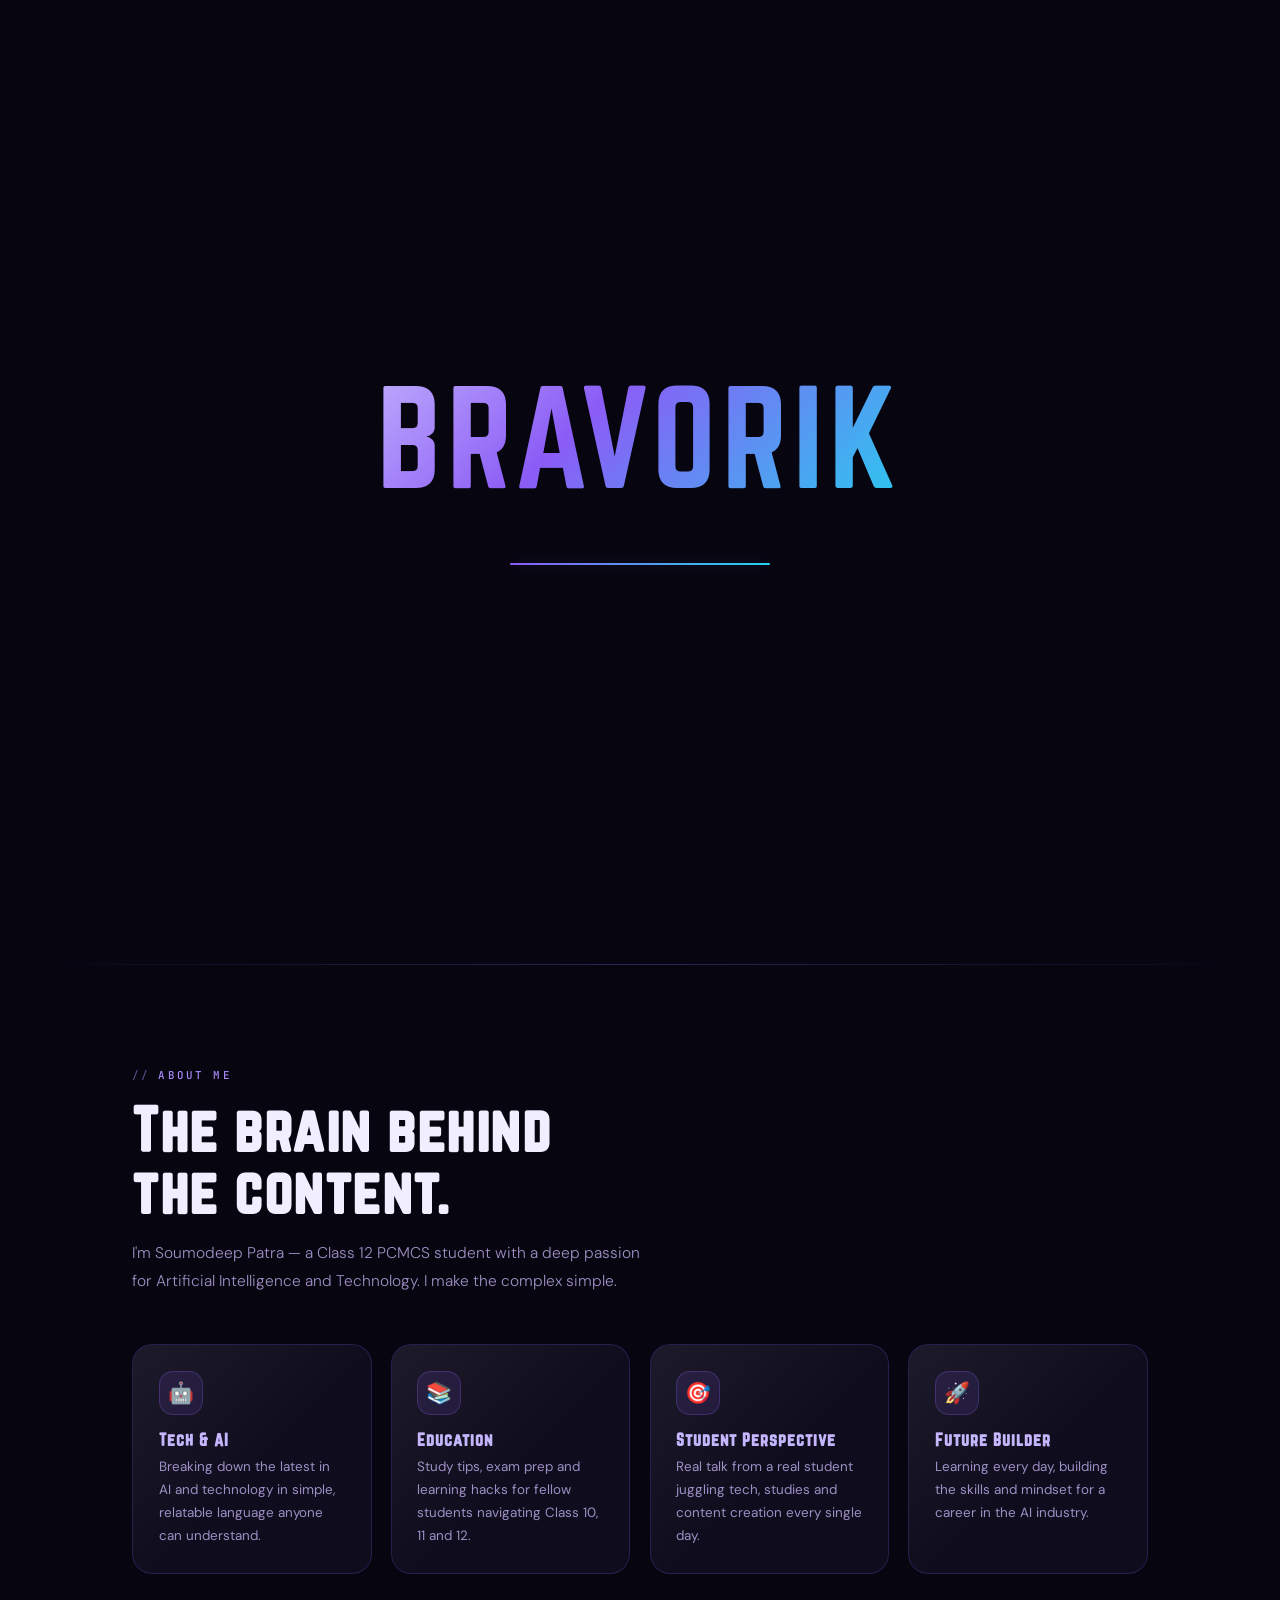
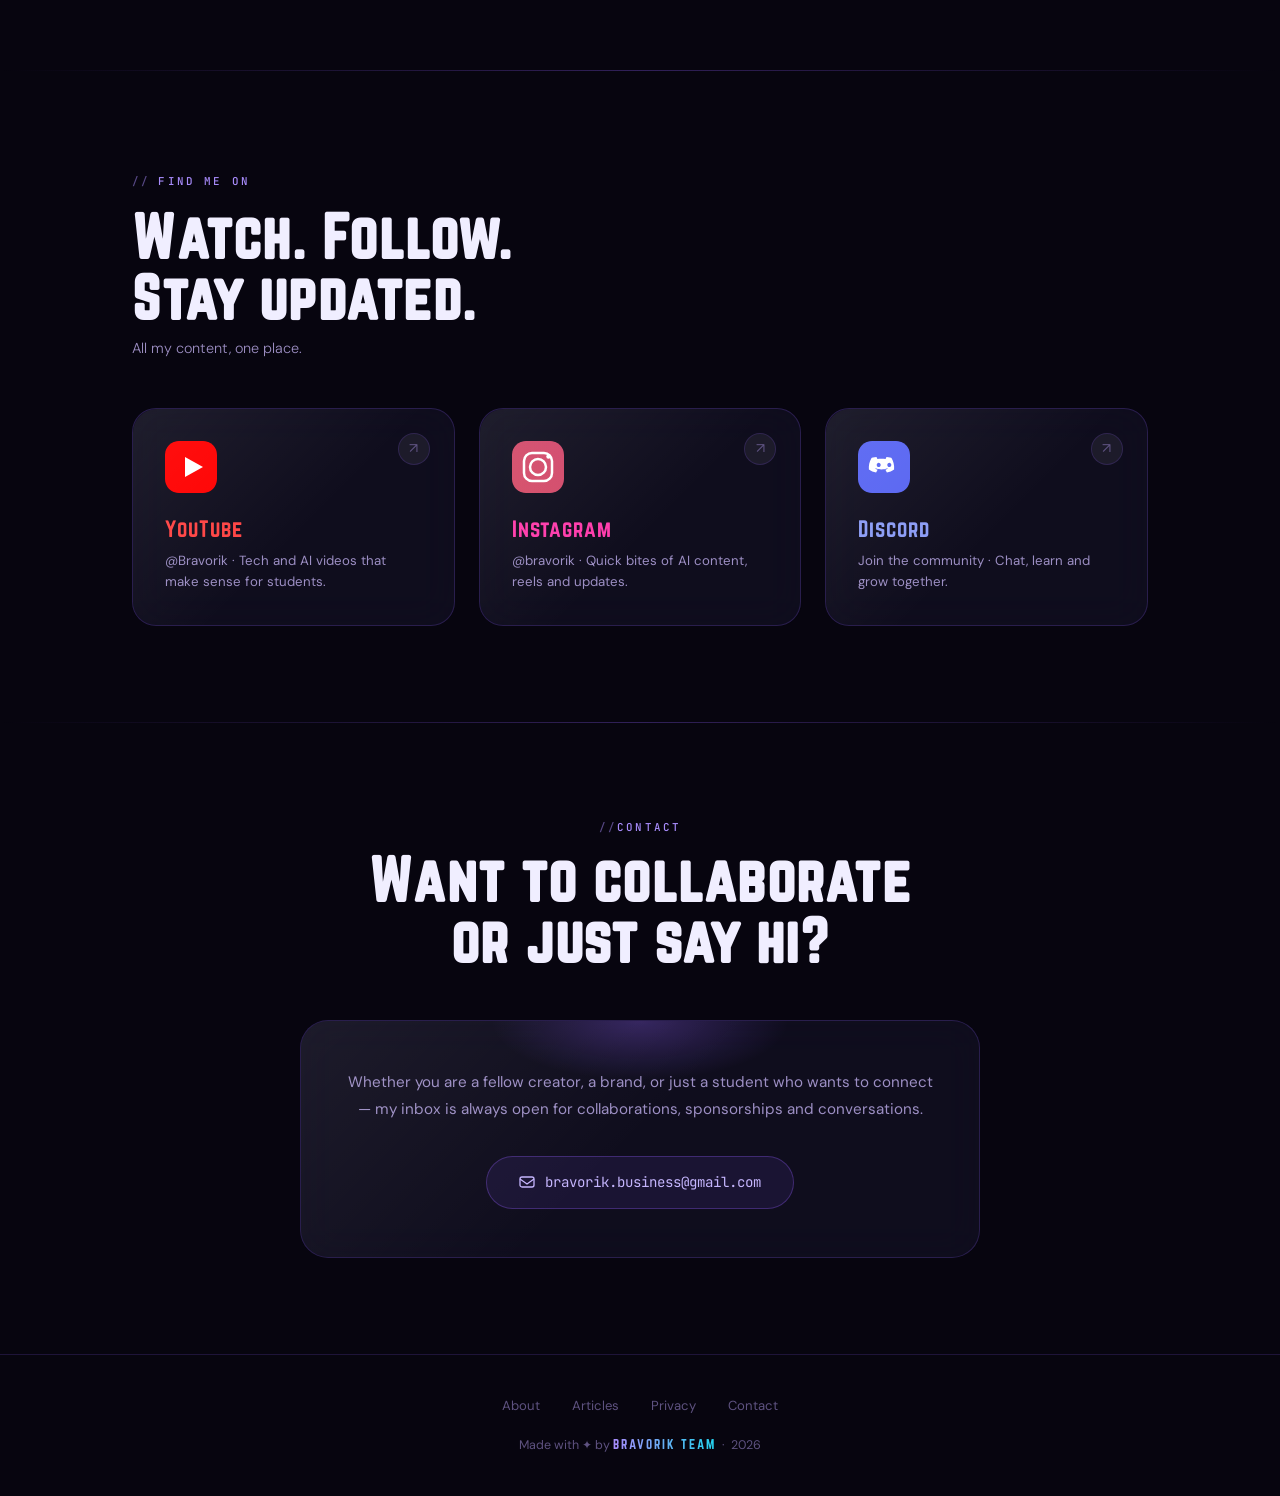
==== commit 2c700a4e: "Add files via upload" ====
--- a/index.html
+++ b/index.html
@@ -3,125 +3,219 @@
 <head>
 <meta charset="UTF-8">
 <meta name="viewport" content="width=device-width, initial-scale=1.0">
-<title>Bravorik — Tech & AI Creator</title>
-<link href="https://fonts.googleapis.com/css2?family=DM+Sans:wght@400;500&family=Syne:wght@400;700;800&display=swap" rel="stylesheet">
+<title>Bravorik — Making AI Simple</title>
+<meta name="description" content="Bravorik is a Tech and AI content platform by Soumodeep Patra. Watch, read and learn AI the simple way.">
+<meta property="og:title" content="Bravorik — Making AI Simple">
+<meta property="og:description" content="Tech and AI content for students, by a student.">
+<meta property="og:url" content="https://bravorik.github.io">
+<link rel="preconnect" href="https://fonts.googleapis.com">
+<link href="https://fonts.googleapis.com/css2?family=DM+Sans:ital,opsz,wght@0,9..40,300;0,9..40,400;0,9..40,500;1,9..40,300&family=JetBrains+Mono:wght@400;500&display=swap" rel="stylesheet">
+<link rel="stylesheet" href="style.css">
 <style>
-@font-face{font-family:'Norwester';src:url('norwester.otf') format('opentype');}
-*,*::before,*::after{margin:0;padding:0;box-sizing:border-box;}
-:root{
-  --orange:#FF6B2B;--orange2:#FF8C00;--peach:#FFB347;
-  --dark:#1A0A00;--card:#2A1500;--card2:#1F1000;
-  --text:#FFF8F0;--muted:#C4956A;
-}
-html{scroll-behavior:smooth;}
-body{background:var(--dark);color:var(--text);font-family:'DM Sans',sans-serif;overflow-x:hidden;}
-
-/* INTRO */
-#intro{position:fixed;inset:0;background:var(--dark);display:flex;flex-direction:column;align-items:center;justify-content:center;z-index:9999;transition:opacity 0.8s ease,visibility 0.8s ease;}
-#intro.hide{opacity:0;visibility:hidden;pointer-events:none;}
-.intro-name{font-family:'Norwester',sans-serif;font-size:clamp(3rem,10vw,7rem);background:linear-gradient(135deg,var(--peach),var(--orange),#FF4500);-webkit-background-clip:text;-webkit-text-fill-color:transparent;letter-spacing:4px;min-height:1.2em;}
-.intro-cursor{display:inline-block;width:4px;height:0.85em;background:var(--orange);margin-left:4px;animation:blink 0.7s step-end infinite;vertical-align:middle;}
-@keyframes blink{0%,100%{opacity:1;}50%{opacity:0;}}
-.intro-bar{width:0;height:3px;margin-top:1.5rem;background:linear-gradient(90deg,var(--peach),var(--orange),#FF4500);border-radius:10px;transition:width 1s ease;}
-
-/* NAV */
-nav{display:flex;justify-content:space-between;align-items:center;padding:1rem 2rem;border-bottom:1px solid rgba(255,107,43,0.15);position:sticky;top:0;background:rgba(26,10,0,0.95);backdrop-filter:blur(12px);z-index:100;}
-.logo{font-family:'Norwester',sans-serif;font-size:1.6rem;letter-spacing:2px;background:linear-gradient(90deg,var(--peach),var(--orange));-webkit-background-clip:text;-webkit-text-fill-color:transparent;text-decoration:none;}
-.nav-links{display:flex;gap:1.5rem;list-style:none;}
-.nav-links a{color:var(--muted);text-decoration:none;font-size:0.88rem;letter-spacing:0.04em;transition:color 0.2s;}
-.nav-links a:hover{color:var(--peach);}
-.hamburger{display:none;flex-direction:column;gap:5px;cursor:pointer;padding:4px;}
-.hamburger span{width:24px;height:2px;background:var(--text);border-radius:2px;transition:all 0.3s;}
-.hamburger.open span:nth-child(1){transform:rotate(45deg) translate(5px,5px);}
-.hamburger.open span:nth-child(2){opacity:0;}
-.hamburger.open span:nth-child(3){transform:rotate(-45deg) translate(5px,-5px);}
-.mobile-menu{display:none;position:fixed;top:61px;left:0;right:0;background:rgba(26,10,0,0.98);padding:1.5rem 2rem;border-bottom:1px solid rgba(255,107,43,0.15);z-index:99;flex-direction:column;gap:1.2rem;}
-.mobile-menu.open{display:flex;}
-.mobile-menu a{color:var(--muted);text-decoration:none;font-size:1rem;padding:0.5rem 0;border-bottom:1px solid rgba(255,107,43,0.1);}
-.mobile-menu a:hover{color:var(--peach);}
-
-/* HERO */
-.hero{min-height:95vh;display:flex;flex-direction:column;justify-content:center;padding:5rem 2rem 3rem;position:relative;overflow:hidden;}
-.hero::before{content:'';position:absolute;width:50vw;height:50vw;background:radial-gradient(circle,rgba(255,107,43,0.12) 0%,transparent 70%);top:-10%;right:-10%;pointer-events:none;}
-.hero::after{content:'';position:absolute;width:35vw;height:35vw;background:radial-gradient(circle,rgba(255,179,71,0.07) 0%,transparent 70%);bottom:0;left:-5%;pointer-events:none;}
-.hero-tag{display:inline-block;background:rgba(255,107,43,0.1);border:1px solid rgba(255,107,43,0.3);color:var(--peach);font-size:0.75rem;letter-spacing:0.12em;text-transform:uppercase;padding:0.4rem 1rem;border-radius:100px;margin-bottom:1.5rem;width:fit-content;}
-.hero-name-wrap{position:relative;display:inline-block;}
-.tm{font-family:'DM Sans',sans-serif;font-size:0.9rem;font-weight:700;color:var(--orange);position:absolute;top:-8px;right:-18px;line-height:1;}
-.hero h1{font-family:'Norwester',sans-serif;font-size:clamp(2.8rem,8vw,6rem);line-height:1.05;margin-bottom:1.5rem;letter-spacing:2px;}
-.hero h1 .name{background:linear-gradient(135deg,var(--peach) 0%,var(--orange) 50%,#FF4500 100%);-webkit-background-clip:text;-webkit-text-fill-color:transparent;}
-.hero p{font-size:clamp(0.95rem,2vw,1.15rem);color:var(--muted);max-width:520px;margin-bottom:2.5rem;line-height:1.8;}
-.hero-btns{display:flex;gap:1rem;flex-wrap:wrap;}
-.btn-primary{background:linear-gradient(135deg,var(--orange),#FF4500);color:#fff;font-weight:700;font-family:'Syne',sans-serif;padding:0.8rem 1.8rem;border-radius:100px;border:none;cursor:pointer;font-size:0.9rem;transition:transform 0.2s,box-shadow 0.2s;text-decoration:none;display:inline-block;}
-.btn-primary:hover{transform:translateY(-2px);box-shadow:0 8px 30px rgba(255,107,43,0.4);}
-.btn-outline{background:transparent;color:var(--text);font-weight:500;padding:0.8rem 1.8rem;border-radius:100px;border:1px solid rgba(255,107,43,0.3);cursor:pointer;font-size:0.9rem;transition:all 0.2s;text-decoration:none;display:inline-block;}
-.btn-outline:hover{border-color:var(--peach);color:var(--peach);}
-
-/* SECTIONS */
-.section{padding:5rem 2rem;max-width:960px;margin:0 auto;}
-.section-label{font-size:0.72rem;letter-spacing:0.15em;text-transform:uppercase;color:var(--orange);margin-bottom:1rem;display:block;}
-h2{font-family:'Norwester',sans-serif;font-size:clamp(1.8rem,5vw,3rem);margin-bottom:1.5rem;line-height:1.15;letter-spacing:1px;}
-
-/* ABOUT CARDS */
-.about-grid{display:grid;grid-template-columns:repeat(auto-fit,minmax(200px,1fr));gap:1.2rem;margin-top:2rem;}
-.about-card{background:var(--card);border:1px solid rgba(255,107,43,0.12);border-radius:16px;padding:1.4rem;transition:border-color 0.2s,transform 0.2s;}
-.about-card:hover{border-color:rgba(255,107,43,0.4);transform:translateY(-3px);}
-.about-card .icon{font-size:1.6rem;margin-bottom:0.75rem;display:block;}
-.about-card h3{font-family:'Syne',sans-serif;font-size:0.95rem;font-weight:700;margin-bottom:0.4rem;color:var(--peach);}
-.about-card p{font-size:0.84rem;color:var(--muted);line-height:1.6;}
-
-/* PLATFORMS */
-.platform-cards{display:grid;grid-template-columns:repeat(auto-fit,minmax(240px,1fr));gap:1.5rem;margin-top:2rem;}
-.platform-card{border-radius:20px;padding:1.8rem;position:relative;overflow:hidden;cursor:pointer;transition:transform 0.2s;text-decoration:none;display:block;}
-.platform-card:hover{transform:translateY(-4px);}
-.platform-card.yt{background:linear-gradient(135deg,#1a0000,#2d0000);border:1px solid rgba(255,0,0,0.25);}
-.platform-card.ig{background:linear-gradient(135deg,#1a000f,#2d0020);border:1px solid rgba(255,60,172,0.25);}
-.platform-card .pname{font-family:'Norwester',sans-serif;font-size:1.4rem;letter-spacing:1px;margin-bottom:0.3rem;}
-.platform-card.yt .pname{color:#ff4444;}
-.platform-card.ig .pname{color:#FF3CAC;}
-.platform-card .psub{font-size:0.83rem;color:var(--muted);}
-.platform-card .parrow{position:absolute;top:1.4rem;right:1.4rem;font-size:1.1rem;opacity:0.4;color:var(--text);}
-.platform-icon-wrap{margin-bottom:1rem;}
-.yt-icon{width:48px;height:34px;animation:ytPulse 2s ease-in-out infinite;}
-@keyframes ytPulse{0%,100%{transform:scale(1);}50%{transform:scale(1.08);}}
-.ig-icon{width:46px;height:46px;animation:igSpin 4s ease-in-out infinite;}
-@keyframes igSpin{0%,100%{transform:rotate(0deg) scale(1);}25%{transform:rotate(-8deg) scale(1.05);}75%{transform:rotate(8deg) scale(1.05);}}
-
-/* CONTACT */
-.contact-section{padding:5rem 2rem 6rem;max-width:680px;margin:0 auto;text-align:center;}
-.contact-box{background:var(--card);border:1px solid rgba(255,107,43,0.15);border-radius:24px;padding:2.5rem 2rem;margin-top:2rem;}
-.contact-box p{color:var(--muted);margin-bottom:2rem;font-size:0.95rem;line-height:1.7;}
-.contact-email{display:inline-flex;align-items:center;gap:0.5rem;background:rgba(255,107,43,0.08);border:1px solid rgba(255,107,43,0.25);color:var(--peach);padding:0.85rem 1.8rem;border-radius:100px;font-size:0.9rem;font-weight:500;text-decoration:none;transition:background 0.2s;word-break:break-all;}
-.contact-email:hover{background:rgba(255,107,43,0.15);}
-
-/* FOOTER */
-footer{text-align:center;padding:2rem 1rem;border-top:1px solid rgba(255,107,43,0.1);color:var(--muted);font-size:0.8rem;}
-footer span{color:var(--orange);font-family:'Norwester',sans-serif;letter-spacing:1px;}
-.footer-links{display:flex;justify-content:center;gap:1.5rem;margin-bottom:1rem;flex-wrap:wrap;}
-.footer-links a{color:var(--muted);text-decoration:none;font-size:0.82rem;transition:color 0.2s;}
-.footer-links a:hover{color:var(--peach);}
-
-/* FADE UP */
-.fade-up{opacity:0;transform:translateY(30px);transition:opacity 0.7s ease,transform 0.7s ease;}
-.fade-up.visible{opacity:1;transform:translateY(0);}
-
-::-webkit-scrollbar{width:4px;}
-::-webkit-scrollbar-track{background:var(--dark);}
-::-webkit-scrollbar-thumb{background:#3a1a00;border-radius:10px;}
+/* ── INTRO SCREEN ── */
+#intro{
+  position:fixed;inset:0;z-index:9999;
+  background:var(--ink);
+  display:flex;flex-direction:column;align-items:center;justify-content:center;gap:1.5rem;
+  transition:opacity 0.9s ease,visibility 0.9s;
+}
+#intro.gone{opacity:0;visibility:hidden;pointer-events:none;}
+.intro-word{
+  font-family:var(--f-head);font-size:clamp(3.5rem,12vw,8rem);
+  letter-spacing:6px;
+  background:linear-gradient(135deg,#C4B5FD 0%,#8B5CF6 40%,#22D3EE 100%);
+  -webkit-background-clip:text;-webkit-text-fill-color:transparent;background-clip:text;
+  opacity:0;transform:scale(0.88);transition:opacity 0.5s ease,transform 0.5s ease;
+}
+.intro-word.show{opacity:1;transform:scale(1);}
+.intro-bar{
+  width:0;height:2px;
+  background:linear-gradient(90deg,var(--v1),var(--cyan));
+  border-radius:10px;transition:width 1.2s ease;
+  box-shadow:0 0 16px var(--glow);
+}
+
+/* ── HERO ── */
+.hero{
+  min-height:100svh;display:flex;align-items:center;
+  padding:7rem 0 4rem;position:relative;overflow:hidden;
+}
+.hero-inner{max-width:1080px;margin:0 auto;padding:0 2rem;width:100%;}
+.hero-tag{
+  display:inline-flex;align-items:center;gap:0.6rem;
+  background:rgba(139,92,246,0.1);border:1px solid rgba(139,92,246,0.3);
+  padding:0.4rem 1rem 0.4rem 0.7rem;border-radius:100px;
+  font-size:0.75rem;color:var(--v3);font-family:var(--f-mono);
+  margin-bottom:2rem;letter-spacing:0.06em;
+}
+.hero-tag-dot{
+  width:6px;height:6px;border-radius:50%;
+  background:var(--v2);
+  animation:pulse-dot 1.8s ease-in-out infinite;
+}
+@keyframes pulse-dot{0%,100%{opacity:1;transform:scale(1);}50%{opacity:0.5;transform:scale(0.7);}}
+.hero h1{
+  font-size:clamp(3rem,8vw,6.5rem);margin-bottom:1.8rem;
+  line-height:1.05;
+}
+.hero h1 .line1{display:block;color:var(--text);}
+.hero h1 .highlight{
+  display:block;
+  background:linear-gradient(135deg,#C4B5FD 0%,#8B5CF6 45%,#22D3EE 100%);
+  -webkit-background-clip:text;-webkit-text-fill-color:transparent;background-clip:text;
+}
+.hero h1 .line3{display:block;color:var(--text);}
+.hero-sub{
+  font-size:clamp(0.95rem,2vw,1.12rem);color:var(--muted);
+  max-width:480px;line-height:1.85;margin-bottom:2.5rem;font-weight:300;
+}
+.hero-btns{display:flex;gap:1rem;flex-wrap:wrap;margin-bottom:4rem;}
+.hero-scroll{
+  display:inline-flex;align-items:center;gap:0.6rem;
+  font-size:0.75rem;color:var(--dim);font-family:var(--f-mono);letter-spacing:0.1em;
+  animation:float-scroll 2s ease-in-out infinite;
+}
+@keyframes float-scroll{0%,100%{transform:translateY(0);}50%{transform:translateY(6px);}}
+.hero-scroll svg{animation:none;}
+
+/* Floating glass cards — decorative */
+.hero-deco{
+  position:absolute;right:-4%;top:50%;transform:translateY(-50%);
+  width:min(480px,48vw);pointer-events:none;
+}
+@media(max-width:900px){.hero-deco{display:none;}}
+.deco-card{
+  background:var(--glass);border:1px solid var(--glass-border);
+  backdrop-filter:blur(20px);border-radius:20px;padding:1.4rem 1.6rem;
+  position:relative;overflow:hidden;
+}
+.deco-card::before{
+  content:'';position:absolute;inset:0;border-radius:inherit;
+  background:linear-gradient(135deg,rgba(255,255,255,0.07) 0%,transparent 60%);
+}
+.deco-card-1{animation:float-c1 6s ease-in-out infinite;margin-bottom:1rem;}
+.deco-card-2{animation:float-c2 7s ease-in-out infinite 0.5s;margin-left:2rem;margin-bottom:1rem;}
+.deco-card-3{animation:float-c3 5s ease-in-out infinite 1s;}
+@keyframes float-c1{0%,100%{transform:translateY(0);}50%{transform:translateY(-12px);}}
+@keyframes float-c2{0%,100%{transform:translateY(0);}50%{transform:translateY(-8px);}}
+@keyframes float-c3{0%,100%{transform:translateY(0);}50%{transform:translateY(-16px);}}
+.deco-label{font-size:0.68rem;color:var(--dim);font-family:var(--f-mono);margin-bottom:0.4rem;}
+.deco-val{font-family:var(--f-head);font-size:1.2rem;letter-spacing:1px;color:var(--v3);}
+.deco-spark{display:flex;gap:3px;margin-top:0.5rem;}
+.deco-spark span{
+  height:28px;width:5px;border-radius:3px;
+  background:linear-gradient(to top,var(--v1),var(--cyan));opacity:0.7;
+}
+.deco-spark span:nth-child(1){height:14px;}
+.deco-spark span:nth-child(2){height:22px;}
+.deco-spark span:nth-child(3){height:28px;}
+.deco-spark span:nth-child(4){height:18px;}
+.deco-spark span:nth-child(5){height:24px;}
+
+/* ── ABOUT CARDS ── */
+.about-grid{
+  display:grid;grid-template-columns:repeat(auto-fit,minmax(220px,1fr));
+  gap:1.2rem;margin-top:3rem;
+}
+.about-card{
+  background:var(--glass);border:1px solid var(--glass-border);
+  backdrop-filter:blur(16px);border-radius:20px;padding:1.6rem;
+  position:relative;overflow:hidden;
+  transition:transform 0.25s,border-color 0.25s,box-shadow 0.25s;
+}
+.about-card::before{
+  content:'';position:absolute;inset:0;
+  background:linear-gradient(135deg,rgba(255,255,255,0.06) 0%,transparent 55%);
+  pointer-events:none;
+}
+.about-card:hover{
+  transform:translateY(-5px);
+  border-color:rgba(139,92,246,0.45);
+  box-shadow:0 12px 40px rgba(139,92,246,0.2);
+}
+.card-icon{
+  width:44px;height:44px;border-radius:14px;
+  background:rgba(139,92,246,0.12);border:1px solid rgba(139,92,246,0.25);
+  display:flex;align-items:center;justify-content:center;
+  font-size:1.3rem;margin-bottom:1rem;
+}
+.about-card h3{
+  font-family:var(--f-head);font-size:1rem;letter-spacing:1px;
+  color:var(--v3);margin-bottom:0.5rem;
+}
+.about-card p{font-size:0.84rem;color:var(--muted);line-height:1.7;}
+
+/* ── PLATFORMS ── */
+.platform-grid{display:grid;grid-template-columns:repeat(auto-fit,minmax(280px,1fr));gap:1.5rem;margin-top:3rem;}
+.platform-card{
+  background:var(--glass);border:1px solid var(--glass-border);
+  backdrop-filter:blur(20px);border-radius:24px;padding:2rem;
+  position:relative;overflow:hidden;display:block;
+  transition:transform 0.25s,box-shadow 0.25s,border-color 0.25s;
+}
+.platform-card::before{
+  content:'';position:absolute;inset:0;
+  background:linear-gradient(135deg,rgba(255,255,255,0.07) 0%,transparent 55%);
+  pointer-events:none;border-radius:inherit;
+}
+.platform-card:hover{transform:translateY(-5px);box-shadow:0 20px 50px rgba(0,0,0,0.5);}
+.platform-card.yt:hover{border-color:rgba(255,60,60,0.45);box-shadow:0 20px 50px rgba(255,0,0,0.15);}
+.platform-card.ig:hover{border-color:rgba(255,60,172,0.45);box-shadow:0 20px 50px rgba(255,60,172,0.15);}
+.platform-card.dc:hover{border-color:rgba(88,101,242,0.6);box-shadow:0 20px 50px rgba(88,101,242,0.2);}
+.platform-icon{width:52px;height:52px;margin-bottom:1.2rem;border-radius:14px;overflow:hidden;}
+.platform-name{font-family:var(--f-head);font-size:1.3rem;letter-spacing:1px;margin-bottom:0.3rem;}
+.platform-card.yt .platform-name{color:#FF4444;}
+.platform-card.ig .platform-name{color:#FF3CAC;}
+.platform-card.dc .platform-name{color:#8B9CF6;}
+.platform-desc{font-size:0.83rem;color:var(--muted);line-height:1.6;}
+.platform-arrow{
+  position:absolute;top:1.5rem;right:1.5rem;
+  width:32px;height:32px;border-radius:50%;
+  background:rgba(255,255,255,0.06);border:1px solid var(--border);
+  display:flex;align-items:center;justify-content:center;
+  font-size:0.9rem;color:var(--dim);transition:all 0.2s;
+}
+.platform-card:hover .platform-arrow{background:rgba(139,92,246,0.15);border-color:var(--v1);color:var(--v3);}
+
+/* ── CONTACT ── */
+.contact-wrap{
+  max-width:680px;margin:3rem auto 0;
+  text-align:center;
+}
+.contact-card{
+  background:var(--glass);border:1px solid var(--glass-border);
+  backdrop-filter:blur(20px);border-radius:28px;padding:3rem 2.5rem;
+  position:relative;overflow:hidden;
+}
+.contact-card::before{
+  content:'';position:absolute;inset:0;
+  background:linear-gradient(135deg,rgba(255,255,255,0.06) 0%,transparent 50%);
+  pointer-events:none;
+}
+.contact-glow{
+  position:absolute;top:-60px;left:50%;transform:translateX(-50%);
+  width:300px;height:120px;
+  background:radial-gradient(ellipse,rgba(139,92,246,0.3),transparent 70%);
+  pointer-events:none;
+}
+.contact-card p{color:var(--muted);font-size:0.95rem;line-height:1.8;margin-bottom:2rem;}
+.email-btn{
+  display:inline-flex;align-items:center;gap:0.6rem;
+  background:rgba(139,92,246,0.1);border:1px solid var(--border2);
+  color:var(--v3);padding:0.9rem 2rem;border-radius:100px;
+  font-size:0.88rem;font-family:var(--f-mono);
+  transition:all 0.25s;
+}
+.email-btn:hover{background:rgba(139,92,246,0.2);border-color:var(--v1);transform:translateY(-2px);box-shadow:0 8px 24px rgba(139,92,246,0.3);}
 
 @media(max-width:768px){
-  nav{padding:1rem 1.25rem;}
-  .nav-links{display:none;}
-  .hamburger{display:flex;}
-  .hero{padding:5rem 1.25rem 2rem;}
-  .section{padding:3.5rem 1.25rem;}
-  .contact-section{padding:3.5rem 1.25rem 4rem;}
-  .contact-box{padding:2rem 1.25rem;}
+  .hero{padding:6rem 0 3rem;}
+  .hero-btns{flex-direction:column;align-items:flex-start;}
+  .contact-card{padding:2rem 1.5rem;}
 }
 @media(max-width:480px){
-  .hero-btns{flex-direction:column;}
-  .btn-primary,.btn-outline{text-align:center;}
   .about-grid{grid-template-columns:1fr 1fr;}
-  .platform-cards{grid-template-columns:1fr;}
+  .platform-grid{grid-template-columns:1fr;}
 }
 </style>
 </head>
@@ -129,140 +223,246 @@
 
 <!-- INTRO -->
 <div id="intro">
-  <div class="intro-name" id="introText"></div>
-  <div class="intro-cursor"></div>
-  <div class="intro-bar" id="introBar"></div>
+  <div class="intro-word" id="iw">BRAVORIK</div>
+  <div class="intro-bar" id="ib"></div>
 </div>
 
+<!-- ORBS -->
+<div class="orbs">
+  <div class="orb orb-1"></div>
+  <div class="orb orb-2"></div>
+  <div class="orb orb-3"></div>
+</div>
+
+<!-- SIDE OVERLAY + MENU -->
+<div class="side-overlay" id="sideOverlay" onclick="closeMenu()"></div>
+<div class="side-menu" id="sideMenu">
+  <button class="side-close" onclick="closeMenu()">✕</button>
+  <a href="index.html" class="active" onclick="closeMenu()"><span class="menu-icon">🏠</span>Home</a>
+  <a href="articles.html" onclick="closeMenu()"><span class="menu-icon">📝</span>Articles</a>
+  <a href="about.html" onclick="closeMenu()"><span class="menu-icon">👤</span>About</a>
+  <a href="privacy.html" onclick="closeMenu()"><span class="menu-icon">🔒</span>Privacy</a>
+</div>
+
+<div class="page">
 <!-- NAV -->
-<nav>
-  <a href="index.html" class="logo">BRAVORIK</a>
+<nav class="nav">
+  <a href="index.html" class="nav-logo">BRAVORIK</a>
   <ul class="nav-links">
-    <li><a href="index.html" style="color:var(--peach)">Home</a></li>
+    <li><a href="index.html" class="active">Home</a></li>
     <li><a href="about.html">About</a></li>
     <li><a href="articles.html">Articles</a></li>
     <li><a href="privacy.html">Privacy</a></li>
     <li><a href="#contact">Contact</a></li>
   </ul>
-  <div class="hamburger" id="hamburger" onclick="toggleMenu()">
+  <button class="hamburger" id="hamburger" onclick="toggleMenu()" aria-label="Menu">
     <span></span><span></span><span></span>
-  </div>
+  </button>
 </nav>
 
-<!-- MOBILE MENU -->
-<div class="mobile-menu" id="mobileMenu">
-  <a href="index.html" onclick="closeMenu()">Home</a>
-  <a href="about.html" onclick="closeMenu()">About</a>
-  <a href="articles.html" onclick="closeMenu()">Articles</a>
-  <a href="privacy.html" onclick="closeMenu()">Privacy</a>
-  <a href="#contact" onclick="closeMenu()">Contact</a>
-</div>
-
 <!-- HERO -->
-<div class="hero">
-  <div class="hero-tag fade-up">Tech and AI Creator</div>
-  <h1 class="fade-up">Hey, I'm
-    <span class="hero-name-wrap">
-      <span class="name">Bravorik</span><sup class="tm">™</sup>
-    </span>.<br>Making AI Simple<br>for Everyone.
-  </h1>
-  <p class="fade-up">Class 12 student, content creator, and AI enthusiast from India. I break down complex tech and AI into content that actually makes sense — for students, by a student.</p>
-  <div class="hero-btns fade-up">
-    <a href="https://www.youtube.com/@Bravorik" target="_blank" class="btn-primary">Watch on YouTube</a>
-    <a href="#contact" class="btn-outline">Let's Connect</a>
-  </div>
-</div>
+<section class="hero">
+  <div class="hero-inner">
+    <div class="hero-tag fade-up">
+      <span class="hero-tag-dot"></span>
+      Tech &amp; AI Creator · Class 12 PCMCS
+    </div>
+    <h1 class="fade-up">
+      <span class="line1">Hey, I'm</span>
+      <span class="highlight">Bravorik.</span>
+      <span class="line3">AI for Everyone.</span>
+    </h1>
+    <p class="hero-sub fade-up">Class 12 student, content creator, and AI enthusiast from India. I break down complex tech and AI into content that actually makes sense — for students, by a student.</p>
+    <div class="hero-btns fade-up">
+      <a href="https://www.youtube.com/@Bravorik" target="_blank" class="btn btn-primary">▶ Watch on YouTube</a>
+      <a href="#contact" class="btn btn-ghost">Let's Connect</a>
+    </div>
+    <div class="hero-scroll fade-up">
+      <svg width="16" height="16" viewBox="0 0 16 16" fill="none"><path d="M8 3v10M4 9l4 4 4-4" stroke="currentColor" stroke-width="1.5" stroke-linecap="round" stroke-linejoin="round"/></svg>
+      scroll to explore
+    </div>
+  </div>
+
+  <!-- Decorative floating cards -->
+  <div class="hero-deco" aria-hidden="true">
+    <div class="deco-card deco-card-1">
+      <div class="deco-label">// content type</div>
+      <div class="deco-val">AI SIMPLIFIED</div>
+      <div class="deco-spark">
+        <span></span><span></span><span></span><span></span><span></span>
+      </div>
+    </div>
+    <div class="deco-card deco-card-2">
+      <div class="deco-label">// founded</div>
+      <div class="deco-val">BRAVORIK™ 2025</div>
+    </div>
+    <div class="deco-card deco-card-3">
+      <div class="deco-label">// platforms active</div>
+      <div class="deco-val">YT · IG · DC</div>
+    </div>
+  </div>
+</section>
+
+<div class="divider"></div>
 
 <!-- ABOUT -->
 <section class="section" id="about">
-  <span class="section-label fade-up">About Me</span>
-  <h2 class="fade-up">The brain behind<br>the content.</h2>
-  <p class="fade-up" style="color:var(--muted);max-width:560px;">I'm a Class 12 PCMCS student with a deep passion for Artificial Intelligence and Technology. I create content that makes these subjects approachable, exciting, and fun for everyone.</p>
-  <div class="about-grid">
-    <div class="about-card fade-up"><span class="icon">🤖</span><h3>Tech and AI</h3><p>Breaking down the latest in AI and technology in simple, relatable language.</p></div>
-    <div class="about-card fade-up"><span class="icon">📚</span><h3>Education</h3><p>Study tips, exam prep and learning hacks for fellow Class 12 students.</p></div>
-    <div class="about-card fade-up"><span class="icon">🎯</span><h3>Student Perspective</h3><p>Real talk from a real student navigating tech, studies and content creation.</p></div>
-    <div class="about-card fade-up"><span class="icon">🚀</span><h3>Future Builder</h3><p>Learning every day, building skills for a career in the AI industry.</p></div>
+  <div class="container">
+    <div class="label fade-up">About Me</div>
+    <h2 class="fade-up" style="font-size:clamp(2rem,5vw,3.5rem);margin-top:0.8rem;margin-bottom:1rem;">The brain behind<br>the content.</h2>
+    <p class="fade-up" style="color:var(--muted);max-width:520px;font-size:0.97rem;line-height:1.85;font-weight:300;">I'm Soumodeep Patra — a Class 12 PCMCS student with a deep passion for Artificial Intelligence and Technology. I make the complex simple.</p>
+    <div class="about-grid">
+      <div class="about-card fade-up">
+        <div class="card-icon">🤖</div>
+        <h3>Tech &amp; AI</h3>
+        <p>Breaking down the latest in AI and technology in simple, relatable language anyone can understand.</p>
+      </div>
+      <div class="about-card fade-up">
+        <div class="card-icon">📚</div>
+        <h3>Education</h3>
+        <p>Study tips, exam prep and learning hacks for fellow students navigating Class 10, 11 and 12.</p>
+      </div>
+      <div class="about-card fade-up">
+        <div class="card-icon">🎯</div>
+        <h3>Student Perspective</h3>
+        <p>Real talk from a real student juggling tech, studies and content creation every single day.</p>
+      </div>
+      <div class="about-card fade-up">
+        <div class="card-icon">🚀</div>
+        <h3>Future Builder</h3>
+        <p>Learning every day, building the skills and mindset for a career in the AI industry.</p>
+      </div>
+    </div>
   </div>
 </section>
+
+<div class="divider"></div>
 
 <!-- PLATFORMS -->
 <section class="section" id="platforms">
-  <span class="section-label fade-up">Find Me On</span>
-  <h2 class="fade-up">Watch. Follow.<br>Stay updated.</h2>
-  <div class="platform-cards">
-    <a href="https://www.youtube.com/@Bravorik" target="_blank" class="platform-card yt fade-up">
-      <div class="platform-icon-wrap">
-        <svg class="yt-icon" viewBox="0 0 48 34" fill="none" xmlns="http://www.w3.org/2000/svg">
-          <rect width="48" height="34" rx="8" fill="#FF0000"/>
-          <polygon points="19,10 19,24 33,17" fill="white"/>
-        </svg>
-      </div>
-      <div class="pname">YouTube</div>
-      <div class="psub">@Bravorik — Tech and AI videos</div>
-      <span class="parrow">↗</span>
-    </a>
-    <a href="https://www.instagram.com/bravorik" target="_blank" class="platform-card ig fade-up">
-      <div class="platform-icon-wrap">
-        <svg class="ig-icon" viewBox="0 0 46 46" fill="none" xmlns="http://www.w3.org/2000/svg">
-          <defs>
-            <linearGradient id="igGrad" x1="0" y1="46" x2="46" y2="0">
-              <stop offset="0%" stop-color="#FFDC80"/>
-              <stop offset="25%" stop-color="#FCAF45"/>
-              <stop offset="50%" stop-color="#F77737"/>
-              <stop offset="75%" stop-color="#C13584"/>
-              <stop offset="100%" stop-color="#833AB4"/>
-            </linearGradient>
-          </defs>
-          <rect width="46" height="46" rx="12" fill="url(#igGrad)"/>
-          <rect x="10" y="10" width="26" height="26" rx="7" stroke="white" stroke-width="2.5" fill="none"/>
-          <circle cx="23" cy="23" r="7" stroke="white" stroke-width="2.5" fill="none"/>
-          <circle cx="34" cy="12" r="2" fill="white"/>
-        </svg>
-      </div>
-      <div class="pname">Instagram</div>
-      <div class="psub">@bravorik</div>
-      <span class="parrow">↗</span>
-    </a>
+  <div class="container">
+    <div class="label fade-up">Find Me On</div>
+    <h2 class="fade-up" style="font-size:clamp(2rem,5vw,3.5rem);margin-top:0.8rem;margin-bottom:0.5rem;">Watch. Follow.<br>Stay updated.</h2>
+    <p class="fade-up" style="color:var(--muted);font-size:0.9rem;margin-bottom:0;font-weight:300;">All my content, one place.</p>
+    <div class="platform-grid">
+
+      <!-- YouTube -->
+      <a href="https://www.youtube.com/@Bravorik" target="_blank" class="platform-card yt fade-up">
+        <span class="platform-arrow">↗</span>
+        <div class="platform-icon">
+          <svg viewBox="0 0 52 52" fill="none" xmlns="http://www.w3.org/2000/svg">
+            <rect width="52" height="52" rx="12" fill="#FF0000"/>
+            <polygon points="20,16 20,36 38,26" fill="white"/>
+          </svg>
+        </div>
+        <div class="platform-name">YouTube</div>
+        <div class="platform-desc">@Bravorik · Tech and AI videos that make sense for students.</div>
+      </a>
+
+      <!-- Instagram -->
+      <a href="https://www.instagram.com/bravorik" target="_blank" class="platform-card ig fade-up">
+        <span class="platform-arrow">↗</span>
+        <div class="platform-icon">
+          <svg viewBox="0 0 52 52" fill="none" xmlns="http://www.w3.org/2000/svg">
+            <defs>
+              <linearGradient id="igG" x1="0" y1="52" x2="52" y2="0">
+                <stop offset="0%" stop-color="#FFDC80"/>
+                <stop offset="30%" stop-color="#F77737"/>
+                <stop offset="60%" stop-color="#C13584"/>
+                <stop offset="100%" stop-color="#833AB4"/>
+              </linearGradient>
+            </defs>
+            <rect width="52" height="52" rx="12" fill="url(#igG)"/>
+            <rect x="12" y="12" width="28" height="28" rx="8" stroke="white" stroke-width="2.5" fill="none"/>
+            <circle cx="26" cy="26" r="8" stroke="white" stroke-width="2.5" fill="none"/>
+            <circle cx="36.5" cy="15.5" r="2.2" fill="white"/>
+          </svg>
+        </div>
+        <div class="platform-name">Instagram</div>
+        <div class="platform-desc">@bravorik · Quick bites of AI content, reels and updates.</div>
+      </a>
+
+      <!-- Discord -->
+      <a href="#" class="platform-card dc fade-up">
+        <span class="platform-arrow">↗</span>
+        <div class="platform-icon">
+          <svg viewBox="0 0 52 52" fill="none" xmlns="http://www.w3.org/2000/svg">
+            <rect width="52" height="52" rx="12" fill="#5865F2"/>
+            <path d="M33.5 17C33.5 17 31.2 16 28.5 16C28.2 16.6 27.8 17.4 27.6 18C24.8 17.6 22.1 17.6 19.4 18C19.2 17.4 18.7 16.6 18.5 16C15.8 16 13.5 17 13.5 17C11.2 21 10.6 24.8 10.9 28.5C13 30.1 15.5 31 18.1 31.4C18.7 30.6 19.2 29.7 19.6 28.8C18.7 28.5 17.9 28.1 17.1 27.6C17.3 27.5 17.5 27.3 17.7 27.2C21.1 28.8 25.9 28.8 29.3 27.2C29.5 27.3 29.7 27.5 29.9 27.6C29.1 28.1 28.3 28.5 27.4 28.8C27.8 29.7 28.3 30.6 28.9 31.4C31.5 31 34 30.1 36.1 28.5C36.5 24.1 35.3 20.4 33.5 17ZM20.7 26.1C19.6 26.1 18.7 25.1 18.7 23.9C18.7 22.7 19.6 21.7 20.7 21.7C21.8 21.7 22.7 22.7 22.7 23.9C22.7 25.1 21.8 26.1 20.7 26.1ZM31.3 26.1C30.2 26.1 29.3 25.1 29.3 23.9C29.3 22.7 30.2 21.7 31.3 21.7C32.4 21.7 33.3 22.7 33.3 23.9C33.3 25.1 32.4 26.1 31.3 26.1Z" fill="white"/>
+          </svg>
+        </div>
+        <div class="platform-name">Discord</div>
+        <div class="platform-desc">Join the community · Chat, learn and grow together.</div>
+      </a>
+
+    </div>
   </div>
 </section>
 
+<div class="divider"></div>
+
 <!-- CONTACT -->
-<div class="contact-section" id="contact">
-  <span class="section-label fade-up">Contact</span>
-  <h2 class="fade-up">Want to collaborate<br>or just say hi?</h2>
-  <div class="contact-box fade-up">
-    <p>Whether you are a fellow creator, a brand, or just a student who wants to connect — my inbox is always open for collaborations, sponsorships and conversations.</p>
-    <a href="mailto:bravorik.business@gmail.com" class="contact-email">bravorik.business@gmail.com</a>
-  </div>
-</div>
-
-<!-- FOOTER -->
-<footer>
+<section class="section" id="contact">
+  <div class="container">
+    <div class="label fade-up" style="display:block;text-align:center;">Contact</div>
+    <h2 class="fade-up" style="font-size:clamp(2rem,5vw,3.5rem);margin-top:0.8rem;text-align:center;">Want to collaborate<br>or just say hi?</h2>
+    <div class="contact-wrap">
+      <div class="contact-card fade-up">
+        <div class="contact-glow"></div>
+        <p>Whether you are a fellow creator, a brand, or just a student who wants to connect — my inbox is always open for collaborations, sponsorships and conversations.</p>
+        <a href="mailto:bravorik.business@gmail.com" class="email-btn">
+          <svg width="16" height="16" viewBox="0 0 16 16" fill="none"><rect x="1" y="3" width="14" height="10" rx="2" stroke="currentColor" stroke-width="1.3"/><path d="M1 5l7 5 7-5" stroke="currentColor" stroke-width="1.3"/></svg>
+          bravorik.business@gmail.com
+        </a>
+      </div>
+    </div>
+  </div>
+</section>
+
+<footer class="footer">
   <div class="footer-links">
     <a href="about.html">About</a>
     <a href="articles.html">Articles</a>
     <a href="privacy.html">Privacy</a>
     <a href="#contact">Contact</a>
   </div>
-  Made by <span>BRAVORIK TEAM</span> &nbsp;·&nbsp; 2026
+  <p class="footer-copy">Made with ✦ by <span>BRAVORIK TEAM</span> &nbsp;·&nbsp; 2026</p>
 </footer>
+</div>
 
 <script>
-const text="BRAVORIK";
-let i=0;
-const el=document.getElementById('introText');
-const bar=document.getElementById('introBar');
-const intro=document.getElementById('intro');
-function type(){
-  if(i<text.length){el.textContent+=text[i];i++;setTimeout(type,120);}
-  else{bar.style.width='300px';setTimeout(()=>{intro.classList.add('hide');document.querySelectorAll('.fade-up').forEach((el,idx)=>{setTimeout(()=>el.classList.add('visible'),idx*100);});},900);}
-}
-setTimeout(type,400);
-const observer=new IntersectionObserver((entries)=>{entries.forEach(e=>{if(e.isIntersecting)e.target.classList.add('visible');});},{threshold:0.15});
-document.querySelectorAll('.fade-up').forEach(el=>observer.observe(el));
-function toggleMenu(){document.getElementById('hamburger').classList.toggle('open');document.getElementById('mobileMenu').classList.toggle('open');}
-function closeMenu(){document.getElementById('hamburger').classList.remove('open');document.getElementById('mobileMenu').classList.remove('open');}
+// ── INTRO ──
+const iw=document.getElementById('iw'),ib=document.getElementById('ib'),intro=document.getElementById('intro');
+requestAnimationFrame(()=>{
+  iw.classList.add('show');
+  setTimeout(()=>{ib.style.width='260px';},300);
+  setTimeout(()=>{
+    intro.classList.add('gone');
+    document.querySelectorAll('.fade-up').forEach((el,i)=>{
+      setTimeout(()=>el.classList.add('in'),i*90);
+    });
+  },1600);
+});
+
+// ── SCROLL REVEAL ──
+const obs=new IntersectionObserver(entries=>{
+  entries.forEach(e=>{if(e.isIntersecting)e.target.classList.add('in');});
+},{threshold:0.12});
+document.querySelectorAll('.fade-up').forEach(el=>obs.observe(el));
+
+// ── MENU ──
+function toggleMenu(){
+  document.getElementById('hamburger').classList.toggle('open');
+  document.getElementById('sideMenu').classList.toggle('open');
+  document.getElementById('sideOverlay').classList.toggle('open');
+  document.body.style.overflow=document.getElementById('sideMenu').classList.contains('open')?'hidden':'';
+}
+function closeMenu(){
+  document.getElementById('hamburger').classList.remove('open');
+  document.getElementById('sideMenu').classList.remove('open');
+  document.getElementById('sideOverlay').classList.remove('open');
+  document.body.style.overflow='';
+}
 </script>
 </body>
-</html>+</html>
--- a/style.css
+++ b/style.css
@@ -0,0 +1,234 @@
+@font-face{font-family:'Norwester';src:url('norwester.otf') format('opentype');}
+@import url('https://fonts.googleapis.com/css2?family=DM+Sans:ital,opsz,wght@0,9..40,300;0,9..40,400;0,9..40,500;1,9..40,300&family=JetBrains+Mono:wght@400;500&display=swap');
+
+*,*::before,*::after{margin:0;padding:0;box-sizing:border-box;}
+
+:root{
+  /* Core palette */
+  --ink:#07050F;
+  --ink2:#0D0A1A;
+  --ink3:#131026;
+  --surface:#17142A;
+  --surface2:#1E1A34;
+  --border:rgba(139,92,246,0.18);
+  --border2:rgba(139,92,246,0.32);
+
+  /* Accents */
+  --v1:#8B5CF6;
+  --v2:#A78BFA;
+  --v3:#C4B5FD;
+  --v4:#EDE9FE;
+  --rose:#F472B6;
+  --cyan:#22D3EE;
+  --gold:#FBBF24;
+
+  /* Text */
+  --text:#F0EEFF;
+  --muted:#9D8FC4;
+  --dim:#5E5280;
+
+  /* Glass */
+  --glass:rgba(23,20,42,0.55);
+  --glass2:rgba(139,92,246,0.07);
+  --glass-border:rgba(139,92,246,0.22);
+  --glass-highlight:rgba(255,255,255,0.06);
+
+  /* Glow */
+  --glow:rgba(139,92,246,0.35);
+
+  /* Fonts */
+  --f-head:'Norwester',sans-serif;
+  --f-body:'DM Sans',sans-serif;
+  --f-mono:'JetBrains Mono',monospace;
+}
+
+html{scroll-behavior:smooth;font-size:16px;}
+body{background:var(--ink);color:var(--text);font-family:var(--f-body);overflow-x:hidden;line-height:1.6;}
+img{display:block;max-width:100%;}
+a{text-decoration:none;color:inherit;}
+
+/* ─── SCROLLBAR ─── */
+::-webkit-scrollbar{width:3px;}
+::-webkit-scrollbar-track{background:var(--ink);}
+::-webkit-scrollbar-thumb{background:var(--v1);border-radius:10px;}
+
+/* ─── NOISE OVERLAY ─── */
+body::before{
+  content:'';position:fixed;inset:0;z-index:0;pointer-events:none;
+  background-image:url("data:image/svg+xml,%3Csvg viewBox='0 0 256 256' xmlns='http://www.w3.org/2000/svg'%3E%3Cfilter id='n'%3E%3CfeTurbulence type='fractalNoise' baseFrequency='0.9' numOctaves='4' stitchTiles='stitch'/%3E%3C/filter%3E%3Crect width='100%25' height='100%25' filter='url(%23n)' opacity='1'/%3E%3C/svg%3E");
+  opacity:0.028;background-size:200px;
+}
+
+/* ─── AMBIENT ORBS ─── */
+.orbs{position:fixed;inset:0;z-index:0;pointer-events:none;overflow:hidden;}
+.orb{position:absolute;border-radius:50%;filter:blur(100px);opacity:0.28;}
+.orb-1{width:700px;height:700px;background:radial-gradient(circle,#6D28D9,transparent 70%);top:-200px;right:-200px;animation:drift1 20s ease-in-out infinite;}
+.orb-2{width:600px;height:600px;background:radial-gradient(circle,#1D4ED8,transparent 70%);bottom:-200px;left:-150px;animation:drift2 25s ease-in-out infinite;}
+.orb-3{width:400px;height:400px;background:radial-gradient(circle,#BE185D,transparent 70%);top:40%;left:45%;transform:translate(-50%,-50%);animation:drift3 15s ease-in-out infinite;opacity:0.15;}
+@keyframes drift1{0%,100%{transform:translate(0,0) scale(1);}33%{transform:translate(-80px,60px) scale(1.12);}66%{transform:translate(50px,-80px) scale(0.92);}}
+@keyframes drift2{0%,100%{transform:translate(0,0) scale(1);}33%{transform:translate(70px,-50px) scale(1.08);}66%{transform:translate(-50px,70px) scale(0.95);}}
+@keyframes drift3{0%,100%{transform:translate(-50%,-50%) scale(1);}50%{transform:translate(-50%,-50%) scale(1.5);}}
+
+/* ─── CONTENT LAYER ─── */
+.page{position:relative;z-index:1;}
+
+/* ─── GLASS CARD ─── */
+.glass{
+  background:var(--glass);
+  border:1px solid var(--glass-border);
+  backdrop-filter:blur(20px) saturate(180%);
+  -webkit-backdrop-filter:blur(20px) saturate(180%);
+  border-radius:20px;
+  position:relative;
+  overflow:hidden;
+}
+.glass::before{
+  content:'';position:absolute;inset:0;
+  background:linear-gradient(135deg,var(--glass-highlight) 0%,transparent 50%);
+  pointer-events:none;border-radius:inherit;
+}
+
+/* ─── NAV ─── */
+.nav{
+  display:flex;justify-content:space-between;align-items:center;
+  padding:0 2rem;height:64px;
+  position:sticky;top:0;z-index:200;
+  background:rgba(7,5,15,0.75);
+  backdrop-filter:blur(24px) saturate(200%);
+  -webkit-backdrop-filter:blur(24px) saturate(200%);
+  border-bottom:1px solid var(--border);
+}
+.nav-logo{
+  font-family:var(--f-head);font-size:1.5rem;letter-spacing:3px;
+  background:linear-gradient(90deg,var(--v2),var(--cyan));
+  -webkit-background-clip:text;-webkit-text-fill-color:transparent;
+  background-clip:text;
+}
+.nav-links{display:flex;gap:2rem;list-style:none;align-items:center;}
+.nav-links a{
+  font-size:0.84rem;color:var(--muted);letter-spacing:0.04em;
+  transition:color 0.2s;position:relative;padding-bottom:2px;
+}
+.nav-links a::after{
+  content:'';position:absolute;bottom:0;left:0;width:0;height:1px;
+  background:var(--v2);transition:width 0.3s;
+}
+.nav-links a:hover{color:var(--v3);}
+.nav-links a:hover::after,.nav-links a.active::after{width:100%;}
+.nav-links a.active{color:var(--v3);}
+
+/* Hamburger */
+.hamburger{display:none;flex-direction:column;gap:5px;cursor:pointer;padding:4px;z-index:201;border:none;background:none;}
+.hamburger span{width:22px;height:1.5px;background:var(--text);border-radius:2px;transition:all 0.3s;}
+.hamburger.open span:nth-child(1){transform:rotate(45deg) translate(4.5px,4.5px);}
+.hamburger.open span:nth-child(2){opacity:0;transform:scaleX(0);}
+.hamburger.open span:nth-child(3){transform:rotate(-45deg) translate(4.5px,-4.5px);}
+
+/* Side overlay + menu */
+.side-overlay{display:none;position:fixed;inset:0;background:rgba(0,0,0,0.6);z-index:298;opacity:0;transition:opacity 0.3s;backdrop-filter:blur(4px);}
+.side-overlay.open{display:block;opacity:1;}
+.side-menu{
+  position:fixed;top:0;right:-300px;width:280px;height:100dvh;
+  background:rgba(10,8,20,0.97);backdrop-filter:blur(30px);
+  border-left:1px solid var(--border2);z-index:299;
+  transition:right 0.35s cubic-bezier(0.4,0,0.2,1);
+  padding:5rem 1.5rem 2rem;display:flex;flex-direction:column;gap:0.4rem;
+}
+.side-menu.open{right:0;}
+.side-menu a{
+  display:flex;align-items:center;gap:0.85rem;color:var(--muted);
+  font-size:0.95rem;padding:0.8rem 1rem;border-radius:14px;
+  transition:all 0.2s;font-family:var(--f-body);font-weight:500;
+}
+.side-menu a:hover,.side-menu a.active{
+  background:rgba(139,92,246,0.12);color:var(--v3);
+  border:1px solid rgba(139,92,246,0.2);
+}
+.side-menu a{border:1px solid transparent;}
+.menu-icon{font-size:1.1rem;width:26px;text-align:center;}
+.side-close{
+  position:absolute;top:1.2rem;right:1.2rem;background:none;border:none;
+  color:var(--muted);font-size:1.2rem;cursor:pointer;padding:0.5rem;
+  width:36px;height:36px;border-radius:50%;transition:background 0.2s;
+}
+.side-close:hover{background:rgba(255,255,255,0.07);}
+
+/* ─── TYPOGRAPHY UTILITIES ─── */
+.label{
+  font-size:0.68rem;letter-spacing:0.2em;text-transform:uppercase;
+  font-weight:500;color:var(--v2);font-family:var(--f-mono);
+  display:inline-flex;align-items:center;gap:0.5rem;
+}
+.label::before{content:'//';opacity:0.5;}
+h1,h2,h3{font-family:var(--f-head);letter-spacing:1.5px;line-height:1.1;}
+
+/* ─── BUTTONS ─── */
+.btn{
+  display:inline-flex;align-items:center;gap:0.5rem;
+  font-family:var(--f-head);letter-spacing:2px;font-size:0.82rem;
+  padding:0.75rem 1.75rem;border-radius:100px;cursor:pointer;
+  transition:all 0.25s;border:none;
+}
+.btn-primary{
+  background:linear-gradient(135deg,var(--v1),#6D28D9);
+  color:#fff;
+  box-shadow:0 0 24px rgba(139,92,246,0.4),0 4px 12px rgba(0,0,0,0.4);
+}
+.btn-primary:hover{
+  transform:translateY(-2px);
+  box-shadow:0 0 40px rgba(139,92,246,0.6),0 8px 24px rgba(0,0,0,0.4);
+}
+.btn-ghost{
+  background:rgba(139,92,246,0.08);
+  border:1px solid var(--border2);
+  color:var(--v3);
+}
+.btn-ghost:hover{background:rgba(139,92,246,0.15);border-color:var(--v2);transform:translateY(-2px);}
+
+/* ─── TAG / PILL ─── */
+.tag{
+  display:inline-block;
+  background:rgba(139,92,246,0.1);
+  border:1px solid rgba(139,92,246,0.25);
+  color:var(--v3);font-size:0.72rem;letter-spacing:0.08em;
+  padding:0.28rem 0.8rem;border-radius:100px;
+  font-family:var(--f-mono);
+}
+
+/* ─── SECTION CONTAINER ─── */
+.container{max-width:1080px;margin:0 auto;padding:0 2rem;}
+.section{padding:6rem 0;}
+
+/* ─── DIVIDER ─── */
+.divider{height:1px;background:linear-gradient(90deg,transparent,var(--border2),transparent);margin:0;}
+
+/* ─── FADE-UP ANIMATION ─── */
+.fade-up{opacity:0;transform:translateY(32px);transition:opacity 0.7s ease,transform 0.7s ease;}
+.fade-up.in{opacity:1;transform:translateY(0);}
+
+/* ─── FOOTER ─── */
+.footer{
+  position:relative;z-index:1;
+  border-top:1px solid var(--border);
+  padding:2.5rem 2rem;
+  display:flex;flex-direction:column;align-items:center;gap:1.2rem;
+}
+.footer-links{display:flex;gap:2rem;flex-wrap:wrap;justify-content:center;}
+.footer-links a{font-size:0.82rem;color:var(--dim);transition:color 0.2s;}
+.footer-links a:hover{color:var(--v3);}
+.footer-copy{font-size:0.78rem;color:var(--dim);}
+.footer-copy span{font-family:var(--f-head);letter-spacing:2px;
+  background:linear-gradient(90deg,var(--v2),var(--cyan));
+  -webkit-background-clip:text;-webkit-text-fill-color:transparent;background-clip:text;}
+
+/* ─── RESPONSIVE ─── */
+@media(max-width:768px){
+  .nav{padding:0 1.25rem;}
+  .nav-links{display:none;}
+  .hamburger{display:flex;}
+  .container{padding:0 1.25rem;}
+  .section{padding:4rem 0;}
+}
+@media(max-width:480px){
+  .section{padding:3rem 0;}
+}
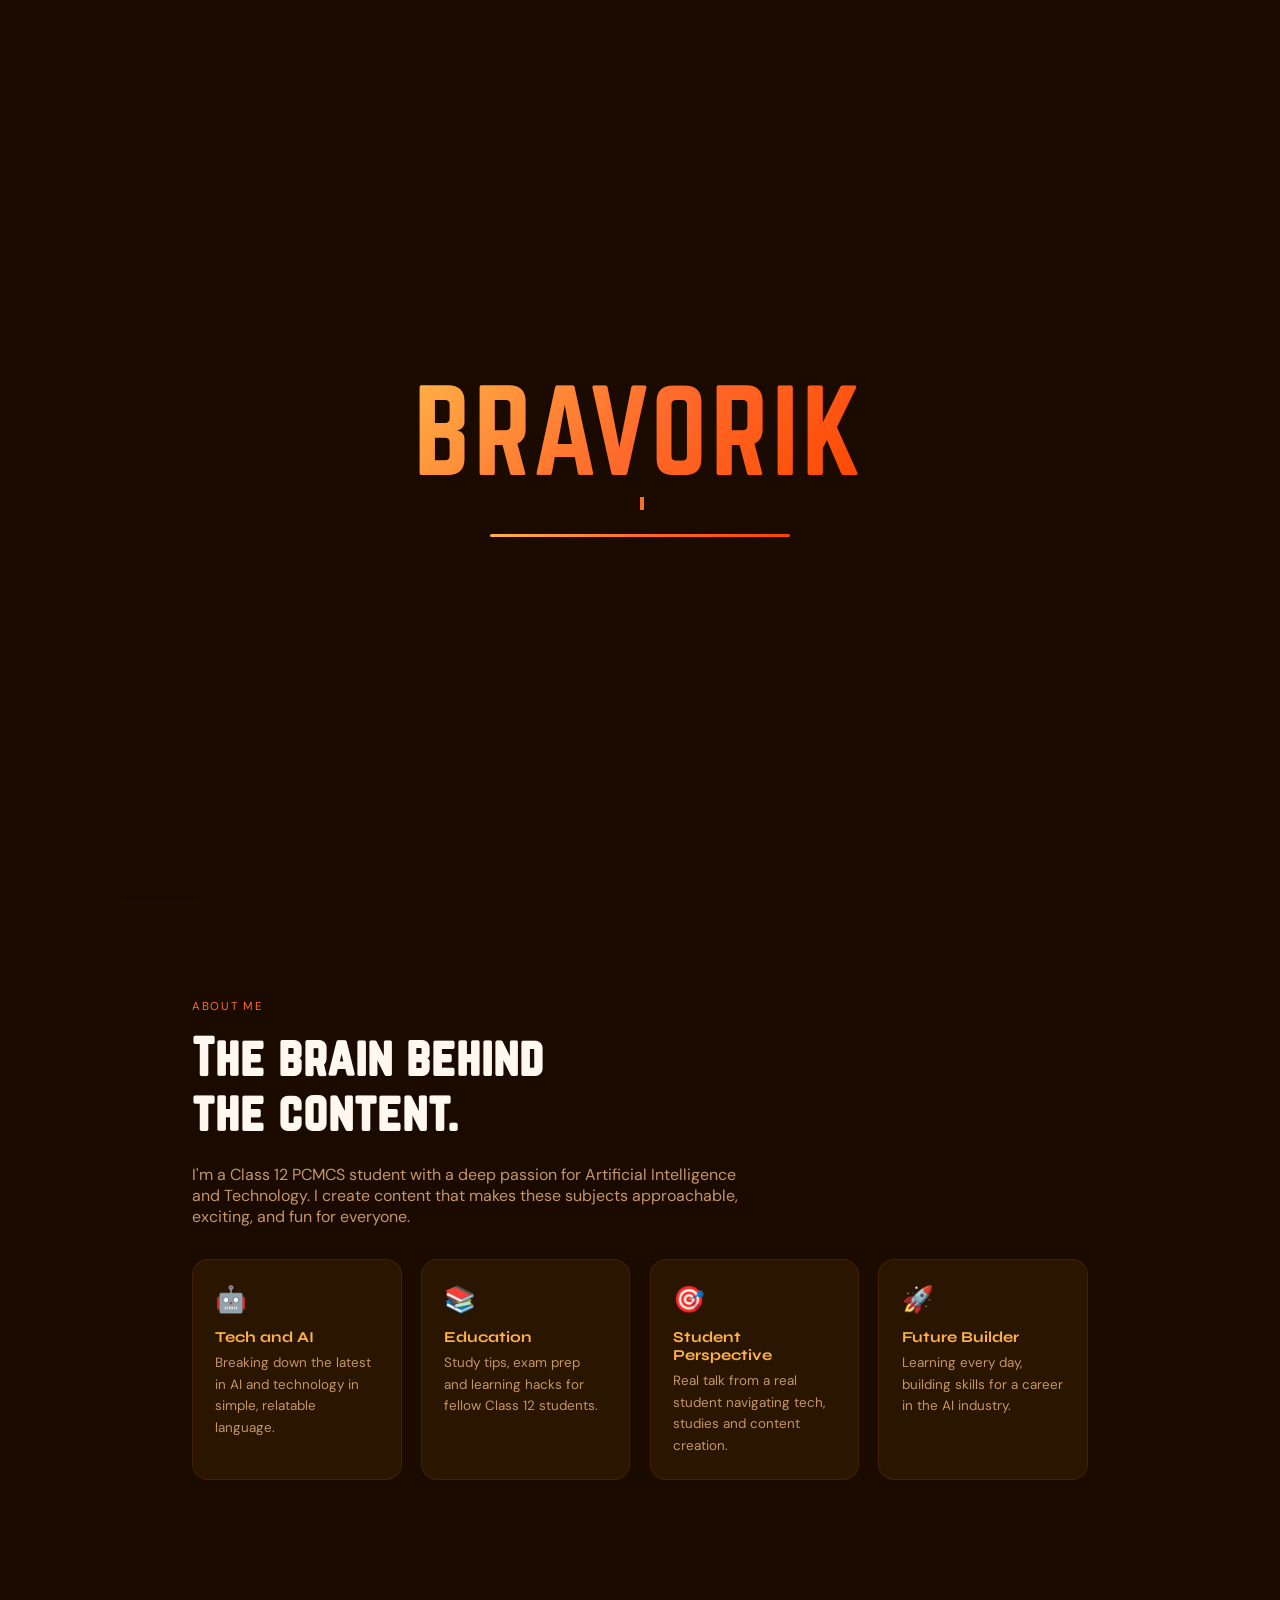
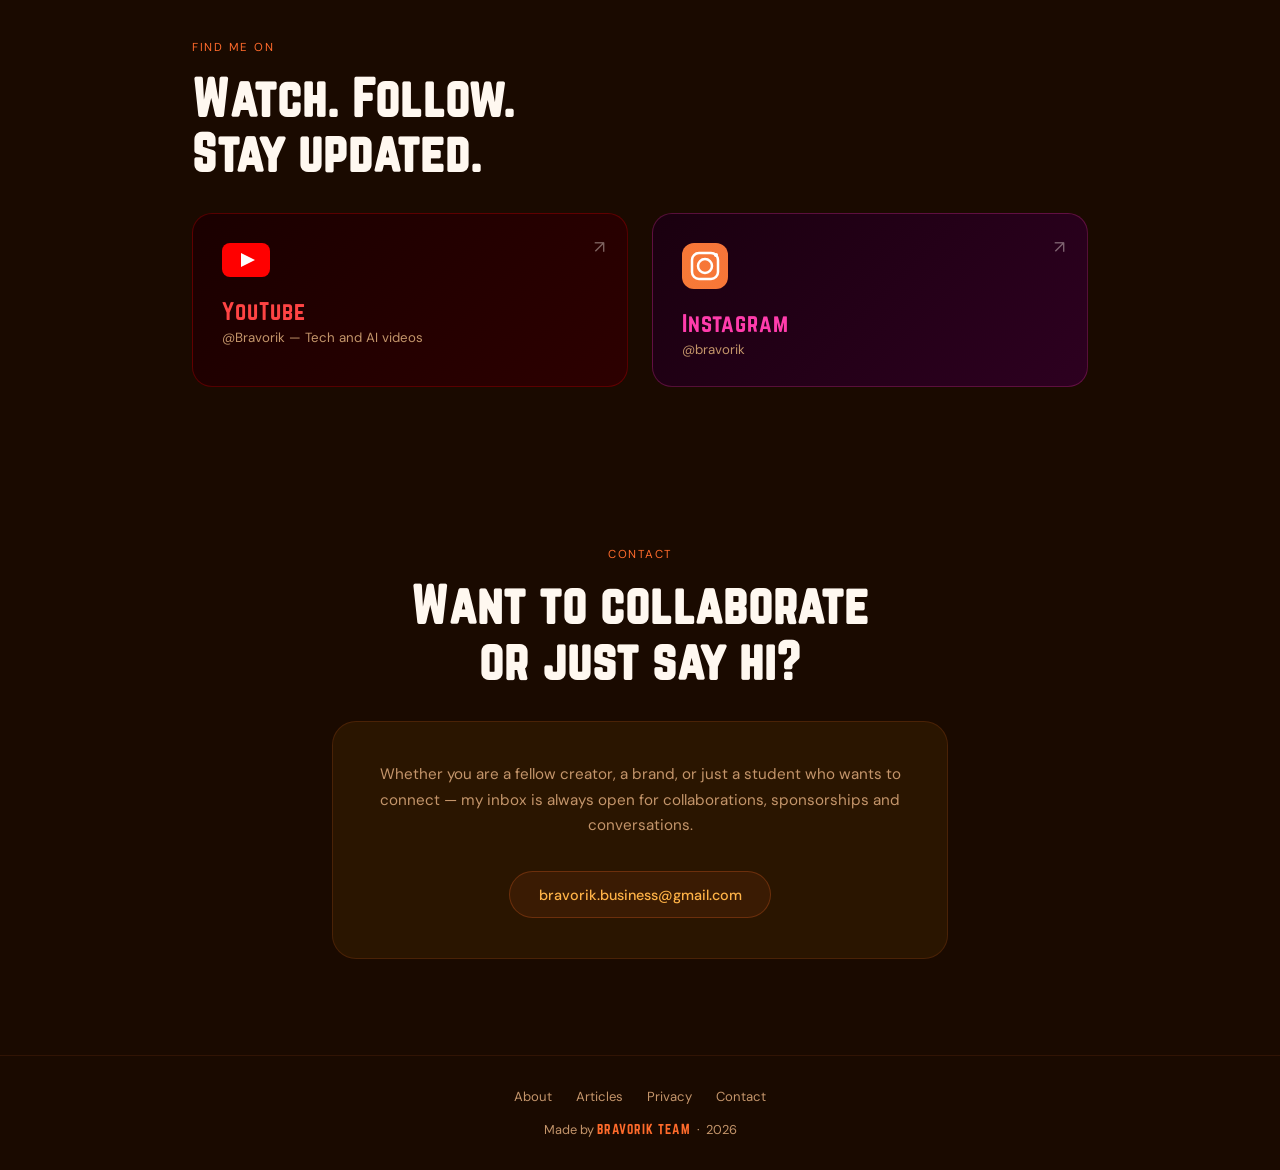
==== commit 3d12fd68: "Add files via upload" ====
--- a/index.html
+++ b/index.html
@@ -3,219 +3,131 @@
 <head>
 <meta charset="UTF-8">
 <meta name="viewport" content="width=device-width, initial-scale=1.0">
-<title>Bravorik — Making AI Simple</title>
-<meta name="description" content="Bravorik is a Tech and AI content platform by Soumodeep Patra. Watch, read and learn AI the simple way.">
-<meta property="og:title" content="Bravorik — Making AI Simple">
-<meta property="og:description" content="Tech and AI content for students, by a student.">
-<meta property="og:url" content="https://bravorik.github.io">
-<link rel="preconnect" href="https://fonts.googleapis.com">
-<link href="https://fonts.googleapis.com/css2?family=DM+Sans:ital,opsz,wght@0,9..40,300;0,9..40,400;0,9..40,500;1,9..40,300&family=JetBrains+Mono:wght@400;500&display=swap" rel="stylesheet">
-<link rel="stylesheet" href="style.css">
+<title>Bravorik — Tech & AI Creator</title>
+<link href="https://fonts.googleapis.com/css2?family=DM+Sans:wght@400;500&family=Syne:wght@400;700;800&display=swap" rel="stylesheet">
 <style>
-/* ── INTRO SCREEN ── */
-#intro{
-  position:fixed;inset:0;z-index:9999;
-  background:var(--ink);
-  display:flex;flex-direction:column;align-items:center;justify-content:center;gap:1.5rem;
-  transition:opacity 0.9s ease,visibility 0.9s;
-}
-#intro.gone{opacity:0;visibility:hidden;pointer-events:none;}
-.intro-word{
-  font-family:var(--f-head);font-size:clamp(3.5rem,12vw,8rem);
-  letter-spacing:6px;
-  background:linear-gradient(135deg,#C4B5FD 0%,#8B5CF6 40%,#22D3EE 100%);
-  -webkit-background-clip:text;-webkit-text-fill-color:transparent;background-clip:text;
-  opacity:0;transform:scale(0.88);transition:opacity 0.5s ease,transform 0.5s ease;
-}
-.intro-word.show{opacity:1;transform:scale(1);}
-.intro-bar{
-  width:0;height:2px;
-  background:linear-gradient(90deg,var(--v1),var(--cyan));
-  border-radius:10px;transition:width 1.2s ease;
-  box-shadow:0 0 16px var(--glow);
-}
-
-/* ── HERO ── */
-.hero{
-  min-height:100svh;display:flex;align-items:center;
-  padding:7rem 0 4rem;position:relative;overflow:hidden;
-}
-.hero-inner{max-width:1080px;margin:0 auto;padding:0 2rem;width:100%;}
-.hero-tag{
-  display:inline-flex;align-items:center;gap:0.6rem;
-  background:rgba(139,92,246,0.1);border:1px solid rgba(139,92,246,0.3);
-  padding:0.4rem 1rem 0.4rem 0.7rem;border-radius:100px;
-  font-size:0.75rem;color:var(--v3);font-family:var(--f-mono);
-  margin-bottom:2rem;letter-spacing:0.06em;
-}
-.hero-tag-dot{
-  width:6px;height:6px;border-radius:50%;
-  background:var(--v2);
-  animation:pulse-dot 1.8s ease-in-out infinite;
-}
-@keyframes pulse-dot{0%,100%{opacity:1;transform:scale(1);}50%{opacity:0.5;transform:scale(0.7);}}
-.hero h1{
-  font-size:clamp(3rem,8vw,6.5rem);margin-bottom:1.8rem;
-  line-height:1.05;
-}
-.hero h1 .line1{display:block;color:var(--text);}
-.hero h1 .highlight{
-  display:block;
-  background:linear-gradient(135deg,#C4B5FD 0%,#8B5CF6 45%,#22D3EE 100%);
-  -webkit-background-clip:text;-webkit-text-fill-color:transparent;background-clip:text;
-}
-.hero h1 .line3{display:block;color:var(--text);}
-.hero-sub{
-  font-size:clamp(0.95rem,2vw,1.12rem);color:var(--muted);
-  max-width:480px;line-height:1.85;margin-bottom:2.5rem;font-weight:300;
-}
-.hero-btns{display:flex;gap:1rem;flex-wrap:wrap;margin-bottom:4rem;}
-.hero-scroll{
-  display:inline-flex;align-items:center;gap:0.6rem;
-  font-size:0.75rem;color:var(--dim);font-family:var(--f-mono);letter-spacing:0.1em;
-  animation:float-scroll 2s ease-in-out infinite;
-}
-@keyframes float-scroll{0%,100%{transform:translateY(0);}50%{transform:translateY(6px);}}
-.hero-scroll svg{animation:none;}
-
-/* Floating glass cards — decorative */
-.hero-deco{
-  position:absolute;right:-4%;top:50%;transform:translateY(-50%);
-  width:min(480px,48vw);pointer-events:none;
-}
-@media(max-width:900px){.hero-deco{display:none;}}
-.deco-card{
-  background:var(--glass);border:1px solid var(--glass-border);
-  backdrop-filter:blur(20px);border-radius:20px;padding:1.4rem 1.6rem;
-  position:relative;overflow:hidden;
-}
-.deco-card::before{
-  content:'';position:absolute;inset:0;border-radius:inherit;
-  background:linear-gradient(135deg,rgba(255,255,255,0.07) 0%,transparent 60%);
-}
-.deco-card-1{animation:float-c1 6s ease-in-out infinite;margin-bottom:1rem;}
-.deco-card-2{animation:float-c2 7s ease-in-out infinite 0.5s;margin-left:2rem;margin-bottom:1rem;}
-.deco-card-3{animation:float-c3 5s ease-in-out infinite 1s;}
-@keyframes float-c1{0%,100%{transform:translateY(0);}50%{transform:translateY(-12px);}}
-@keyframes float-c2{0%,100%{transform:translateY(0);}50%{transform:translateY(-8px);}}
-@keyframes float-c3{0%,100%{transform:translateY(0);}50%{transform:translateY(-16px);}}
-.deco-label{font-size:0.68rem;color:var(--dim);font-family:var(--f-mono);margin-bottom:0.4rem;}
-.deco-val{font-family:var(--f-head);font-size:1.2rem;letter-spacing:1px;color:var(--v3);}
-.deco-spark{display:flex;gap:3px;margin-top:0.5rem;}
-.deco-spark span{
-  height:28px;width:5px;border-radius:3px;
-  background:linear-gradient(to top,var(--v1),var(--cyan));opacity:0.7;
-}
-.deco-spark span:nth-child(1){height:14px;}
-.deco-spark span:nth-child(2){height:22px;}
-.deco-spark span:nth-child(3){height:28px;}
-.deco-spark span:nth-child(4){height:18px;}
-.deco-spark span:nth-child(5){height:24px;}
-
-/* ── ABOUT CARDS ── */
-.about-grid{
-  display:grid;grid-template-columns:repeat(auto-fit,minmax(220px,1fr));
-  gap:1.2rem;margin-top:3rem;
-}
-.about-card{
-  background:var(--glass);border:1px solid var(--glass-border);
-  backdrop-filter:blur(16px);border-radius:20px;padding:1.6rem;
-  position:relative;overflow:hidden;
-  transition:transform 0.25s,border-color 0.25s,box-shadow 0.25s;
-}
-.about-card::before{
-  content:'';position:absolute;inset:0;
-  background:linear-gradient(135deg,rgba(255,255,255,0.06) 0%,transparent 55%);
-  pointer-events:none;
-}
-.about-card:hover{
-  transform:translateY(-5px);
-  border-color:rgba(139,92,246,0.45);
-  box-shadow:0 12px 40px rgba(139,92,246,0.2);
-}
-.card-icon{
-  width:44px;height:44px;border-radius:14px;
-  background:rgba(139,92,246,0.12);border:1px solid rgba(139,92,246,0.25);
-  display:flex;align-items:center;justify-content:center;
-  font-size:1.3rem;margin-bottom:1rem;
-}
-.about-card h3{
-  font-family:var(--f-head);font-size:1rem;letter-spacing:1px;
-  color:var(--v3);margin-bottom:0.5rem;
-}
-.about-card p{font-size:0.84rem;color:var(--muted);line-height:1.7;}
-
-/* ── PLATFORMS ── */
-.platform-grid{display:grid;grid-template-columns:repeat(auto-fit,minmax(280px,1fr));gap:1.5rem;margin-top:3rem;}
-.platform-card{
-  background:var(--glass);border:1px solid var(--glass-border);
-  backdrop-filter:blur(20px);border-radius:24px;padding:2rem;
-  position:relative;overflow:hidden;display:block;
-  transition:transform 0.25s,box-shadow 0.25s,border-color 0.25s;
-}
-.platform-card::before{
-  content:'';position:absolute;inset:0;
-  background:linear-gradient(135deg,rgba(255,255,255,0.07) 0%,transparent 55%);
-  pointer-events:none;border-radius:inherit;
-}
-.platform-card:hover{transform:translateY(-5px);box-shadow:0 20px 50px rgba(0,0,0,0.5);}
-.platform-card.yt:hover{border-color:rgba(255,60,60,0.45);box-shadow:0 20px 50px rgba(255,0,0,0.15);}
-.platform-card.ig:hover{border-color:rgba(255,60,172,0.45);box-shadow:0 20px 50px rgba(255,60,172,0.15);}
-.platform-card.dc:hover{border-color:rgba(88,101,242,0.6);box-shadow:0 20px 50px rgba(88,101,242,0.2);}
-.platform-icon{width:52px;height:52px;margin-bottom:1.2rem;border-radius:14px;overflow:hidden;}
-.platform-name{font-family:var(--f-head);font-size:1.3rem;letter-spacing:1px;margin-bottom:0.3rem;}
-.platform-card.yt .platform-name{color:#FF4444;}
-.platform-card.ig .platform-name{color:#FF3CAC;}
-.platform-card.dc .platform-name{color:#8B9CF6;}
-.platform-desc{font-size:0.83rem;color:var(--muted);line-height:1.6;}
-.platform-arrow{
-  position:absolute;top:1.5rem;right:1.5rem;
-  width:32px;height:32px;border-radius:50%;
-  background:rgba(255,255,255,0.06);border:1px solid var(--border);
-  display:flex;align-items:center;justify-content:center;
-  font-size:0.9rem;color:var(--dim);transition:all 0.2s;
-}
-.platform-card:hover .platform-arrow{background:rgba(139,92,246,0.15);border-color:var(--v1);color:var(--v3);}
-
-/* ── CONTACT ── */
-.contact-wrap{
-  max-width:680px;margin:3rem auto 0;
-  text-align:center;
-}
-.contact-card{
-  background:var(--glass);border:1px solid var(--glass-border);
-  backdrop-filter:blur(20px);border-radius:28px;padding:3rem 2.5rem;
-  position:relative;overflow:hidden;
-}
-.contact-card::before{
-  content:'';position:absolute;inset:0;
-  background:linear-gradient(135deg,rgba(255,255,255,0.06) 0%,transparent 50%);
-  pointer-events:none;
-}
-.contact-glow{
-  position:absolute;top:-60px;left:50%;transform:translateX(-50%);
-  width:300px;height:120px;
-  background:radial-gradient(ellipse,rgba(139,92,246,0.3),transparent 70%);
-  pointer-events:none;
-}
-.contact-card p{color:var(--muted);font-size:0.95rem;line-height:1.8;margin-bottom:2rem;}
-.email-btn{
-  display:inline-flex;align-items:center;gap:0.6rem;
-  background:rgba(139,92,246,0.1);border:1px solid var(--border2);
-  color:var(--v3);padding:0.9rem 2rem;border-radius:100px;
-  font-size:0.88rem;font-family:var(--f-mono);
-  transition:all 0.25s;
-}
-.email-btn:hover{background:rgba(139,92,246,0.2);border-color:var(--v1);transform:translateY(-2px);box-shadow:0 8px 24px rgba(139,92,246,0.3);}
+@font-face{font-family:'Norwester';src:url('norwester.otf') format('opentype');}
+*,*::before,*::after{margin:0;padding:0;box-sizing:border-box;}
+:root{
+  --orange:#FF6B2B;--orange2:#FF8C00;--peach:#FFB347;
+  --dark:#1A0A00;--card:#2A1500;--card2:#1F1000;
+  --text:#FFF8F0;--muted:#C4956A;
+}
+html{scroll-behavior:smooth;}
+body{background:var(--dark);color:var(--text);font-family:'DM Sans',sans-serif;overflow-x:hidden;}
+
+/* NAV */
+nav{display:flex;justify-content:space-between;align-items:center;padding:1rem 2rem;border-bottom:1px solid rgba(255,107,43,0.15);position:sticky;top:0;background:rgba(26,10,0,0.95);backdrop-filter:blur(12px);z-index:100;}
+.logo{font-family:'Norwester',sans-serif;font-size:1.6rem;letter-spacing:2px;background:linear-gradient(90deg,var(--peach),var(--orange));-webkit-background-clip:text;-webkit-text-fill-color:transparent;text-decoration:none;}
+.nav-links{display:flex;gap:1.5rem;list-style:none;}
+.nav-links a{color:var(--muted);text-decoration:none;font-size:0.88rem;letter-spacing:0.04em;transition:color 0.2s;}
+.nav-links a:hover,.nav-links a.active{color:var(--peach);}
+.hamburger{display:none;flex-direction:column;gap:5px;cursor:pointer;padding:4px;z-index:201;}
+.hamburger span{width:24px;height:2px;background:var(--text);border-radius:2px;transition:all 0.3s;}
+.hamburger.open span:nth-child(1){transform:rotate(45deg) translate(5px,5px);}
+.hamburger.open span:nth-child(2){opacity:0;}
+.hamburger.open span:nth-child(3){transform:rotate(-45deg) translate(5px,-5px);}
+
+/* SIDE MENU */
+.side-overlay{display:none;position:fixed;inset:0;background:rgba(0,0,0,0.5);z-index:198;opacity:0;transition:opacity 0.3s;}
+.side-overlay.open{display:block;opacity:1;}
+.side-menu{position:fixed;top:0;right:-280px;width:260px;height:100vh;background:rgba(26,10,0,0.98);backdrop-filter:blur(20px);border-left:1px solid rgba(255,107,43,0.2);z-index:199;transition:right 0.35s cubic-bezier(0.4,0,0.2,1);padding:5rem 1.5rem 2rem;display:flex;flex-direction:column;gap:0.5rem;}
+.side-menu.open{right:0;}
+.side-menu a{display:flex;align-items:center;gap:0.85rem;color:var(--muted);text-decoration:none;font-size:1rem;padding:0.75rem 1rem;border-radius:12px;transition:all 0.2s;font-family:'Syne',sans-serif;font-weight:700;}
+.side-menu a:hover,.side-menu a.active{background:rgba(255,107,43,0.12);color:var(--peach);}
+.menu-icon{font-size:1.2rem;width:28px;text-align:center;}
+.side-close{position:absolute;top:1.2rem;right:1.2rem;background:none;border:none;color:var(--muted);font-size:1.4rem;cursor:pointer;padding:0.5rem;}
+
+/* INTRO */
+#intro{position:fixed;inset:0;background:var(--dark);display:flex;flex-direction:column;align-items:center;justify-content:center;z-index:9999;transition:opacity 0.8s ease,visibility 0.8s ease;}
+#intro.hide{opacity:0;visibility:hidden;pointer-events:none;}
+.intro-name{font-family:'Norwester',sans-serif;font-size:clamp(3rem,10vw,7rem);background:linear-gradient(135deg,var(--peach),var(--orange),#FF4500);-webkit-background-clip:text;-webkit-text-fill-color:transparent;letter-spacing:4px;min-height:1.2em;}
+.intro-cursor{display:inline-block;width:4px;height:0.85em;background:var(--orange);margin-left:4px;animation:blink 0.7s step-end infinite;vertical-align:middle;}
+@keyframes blink{0%,100%{opacity:1;}50%{opacity:0;}}
+.intro-bar{width:0;height:3px;margin-top:1.5rem;background:linear-gradient(90deg,var(--peach),var(--orange),#FF4500);border-radius:10px;transition:width 1s ease;}
+
+/* HERO */
+.hero{min-height:95vh;display:flex;flex-direction:column;justify-content:center;padding:5rem 2rem 3rem;position:relative;overflow:hidden;}
+.hero::before{content:'';position:absolute;width:50vw;height:50vw;background:radial-gradient(circle,rgba(255,107,43,0.12) 0%,transparent 70%);top:-10%;right:-10%;pointer-events:none;}
+.hero::after{content:'';position:absolute;width:35vw;height:35vw;background:radial-gradient(circle,rgba(255,179,71,0.07) 0%,transparent 70%);bottom:0;left:-5%;pointer-events:none;}
+.hero-tag{display:inline-block;background:rgba(255,107,43,0.1);border:1px solid rgba(255,107,43,0.3);color:var(--peach);font-size:0.75rem;letter-spacing:0.12em;text-transform:uppercase;padding:0.4rem 1rem;border-radius:100px;margin-bottom:1.5rem;width:fit-content;}
+.hero-name-wrap{position:relative;display:inline-block;}
+.tm{font-family:'DM Sans',sans-serif;font-size:0.9rem;font-weight:700;color:var(--orange);position:absolute;top:-8px;right:-18px;line-height:1;}
+.hero h1{font-family:'Norwester',sans-serif;font-size:clamp(2.8rem,8vw,6rem);line-height:1.05;margin-bottom:1.5rem;letter-spacing:2px;}
+.hero h1 .name{background:linear-gradient(135deg,var(--peach) 0%,var(--orange) 50%,#FF4500 100%);-webkit-background-clip:text;-webkit-text-fill-color:transparent;}
+.hero p{font-size:clamp(0.95rem,2vw,1.15rem);color:var(--muted);max-width:520px;margin-bottom:2.5rem;line-height:1.8;}
+.hero-btns{display:flex;gap:1rem;flex-wrap:wrap;}
+.btn-primary{background:linear-gradient(135deg,var(--orange),#FF4500);color:#fff;font-weight:700;font-family:'Syne',sans-serif;padding:0.8rem 1.8rem;border-radius:100px;border:none;cursor:pointer;font-size:0.9rem;transition:transform 0.2s,box-shadow 0.2s;text-decoration:none;display:inline-block;}
+.btn-primary:hover{transform:translateY(-2px);box-shadow:0 8px 30px rgba(255,107,43,0.4);}
+.btn-outline{background:transparent;color:var(--text);font-weight:500;padding:0.8rem 1.8rem;border-radius:100px;border:1px solid rgba(255,107,43,0.3);cursor:pointer;font-size:0.9rem;transition:all 0.2s;text-decoration:none;display:inline-block;}
+.btn-outline:hover{border-color:var(--peach);color:var(--peach);}
+
+/* SECTIONS */
+.section{padding:5rem 2rem;max-width:960px;margin:0 auto;}
+.section-label{font-size:0.72rem;letter-spacing:0.15em;text-transform:uppercase;color:var(--orange);margin-bottom:1rem;display:block;}
+h2{font-family:'Norwester',sans-serif;font-size:clamp(1.8rem,5vw,3rem);margin-bottom:1.5rem;line-height:1.15;letter-spacing:1px;}
+
+/* ABOUT CARDS */
+.about-grid{display:grid;grid-template-columns:repeat(auto-fit,minmax(200px,1fr));gap:1.2rem;margin-top:2rem;}
+.about-card{background:var(--card);border:1px solid rgba(255,107,43,0.12);border-radius:16px;padding:1.4rem;transition:border-color 0.2s,transform 0.2s;}
+.about-card:hover{border-color:rgba(255,107,43,0.4);transform:translateY(-3px);}
+.about-card .icon{font-size:1.6rem;margin-bottom:0.75rem;display:block;}
+.about-card h3{font-family:'Syne',sans-serif;font-size:0.95rem;font-weight:700;margin-bottom:0.4rem;color:var(--peach);}
+.about-card p{font-size:0.84rem;color:var(--muted);line-height:1.6;}
+
+/* PLATFORMS */
+.platform-cards{display:grid;grid-template-columns:repeat(auto-fit,minmax(240px,1fr));gap:1.5rem;margin-top:2rem;}
+.platform-card{border-radius:20px;padding:1.8rem;position:relative;overflow:hidden;cursor:pointer;transition:transform 0.2s;text-decoration:none;display:block;}
+.platform-card:hover{transform:translateY(-4px);}
+.platform-card.yt{background:linear-gradient(135deg,#1a0000,#2d0000);border:1px solid rgba(255,0,0,0.25);}
+.platform-card.ig{background:linear-gradient(135deg,#1a000f,#2d0020);border:1px solid rgba(255,60,172,0.25);}
+.platform-card .pname{font-family:'Norwester',sans-serif;font-size:1.4rem;letter-spacing:1px;margin-bottom:0.3rem;}
+.platform-card.yt .pname{color:#ff4444;}
+.platform-card.ig .pname{color:#FF3CAC;}
+.platform-card .psub{font-size:0.83rem;color:var(--muted);}
+.platform-card .parrow{position:absolute;top:1.4rem;right:1.4rem;font-size:1.1rem;opacity:0.4;color:var(--text);}
+.platform-icon-wrap{margin-bottom:1rem;}
+.yt-icon{width:48px;height:34px;animation:ytPulse 2s ease-in-out infinite;}
+@keyframes ytPulse{0%,100%{transform:scale(1);}50%{transform:scale(1.08);}}
+.ig-icon{width:46px;height:46px;animation:igSpin 4s ease-in-out infinite;}
+@keyframes igSpin{0%,100%{transform:rotate(0deg) scale(1);}25%{transform:rotate(-8deg) scale(1.05);}75%{transform:rotate(8deg) scale(1.05);}}
+
+/* CONTACT */
+.contact-section{padding:5rem 2rem 6rem;max-width:680px;margin:0 auto;text-align:center;}
+.contact-box{background:var(--card);border:1px solid rgba(255,107,43,0.15);border-radius:24px;padding:2.5rem 2rem;margin-top:2rem;}
+.contact-box p{color:var(--muted);margin-bottom:2rem;font-size:0.95rem;line-height:1.7;}
+.contact-email{display:inline-flex;align-items:center;gap:0.5rem;background:rgba(255,107,43,0.08);border:1px solid rgba(255,107,43,0.25);color:var(--peach);padding:0.85rem 1.8rem;border-radius:100px;font-size:0.9rem;font-weight:500;text-decoration:none;transition:background 0.2s;word-break:break-all;}
+.contact-email:hover{background:rgba(255,107,43,0.15);}
+
+/* FOOTER */
+footer{text-align:center;padding:2rem 1rem;border-top:1px solid rgba(255,107,43,0.1);color:var(--muted);font-size:0.8rem;}
+footer span{color:var(--orange);font-family:'Norwester',sans-serif;letter-spacing:1px;}
+.footer-links{display:flex;justify-content:center;gap:1.5rem;margin-bottom:1rem;flex-wrap:wrap;}
+.footer-links a{color:var(--muted);text-decoration:none;font-size:0.82rem;transition:color 0.2s;}
+.footer-links a:hover{color:var(--peach);}
+
+/* FADE UP */
+.fade-up{opacity:0;transform:translateY(30px);transition:opacity 0.7s ease,transform 0.7s ease;}
+.fade-up.visible{opacity:1;transform:translateY(0);}
+
+::-webkit-scrollbar{width:4px;}
+::-webkit-scrollbar-track{background:var(--dark);}
+::-webkit-scrollbar-thumb{background:#3a1a00;border-radius:10px;}
 
 @media(max-width:768px){
-  .hero{padding:6rem 0 3rem;}
-  .hero-btns{flex-direction:column;align-items:flex-start;}
-  .contact-card{padding:2rem 1.5rem;}
+  nav{padding:1rem 1.25rem;}
+  .nav-links{display:none;}
+  .hamburger{display:flex;}
+  .hero{padding:5rem 1.25rem 2rem;}
+  .section{padding:3.5rem 1.25rem;}
+  .contact-section{padding:3.5rem 1.25rem 4rem;}
+  .contact-box{padding:2rem 1.25rem;}
 }
 @media(max-width:480px){
+  .hero-btns{flex-direction:column;}
+  .btn-primary,.btn-outline{text-align:center;}
   .about-grid{grid-template-columns:1fr 1fr;}
-  .platform-grid{grid-template-columns:1fr;}
+  .platform-cards{grid-template-columns:1fr;}
 }
 </style>
 </head>
@@ -223,19 +135,15 @@
 
 <!-- INTRO -->
 <div id="intro">
-  <div class="intro-word" id="iw">BRAVORIK</div>
-  <div class="intro-bar" id="ib"></div>
-</div>
-
-<!-- ORBS -->
-<div class="orbs">
-  <div class="orb orb-1"></div>
-  <div class="orb orb-2"></div>
-  <div class="orb orb-3"></div>
-</div>
-
-<!-- SIDE OVERLAY + MENU -->
+  <div class="intro-name" id="introText"></div>
+  <div class="intro-cursor"></div>
+  <div class="intro-bar" id="introBar"></div>
+</div>
+
+<!-- SIDE OVERLAY -->
 <div class="side-overlay" id="sideOverlay" onclick="closeMenu()"></div>
+
+<!-- SIDE MENU -->
 <div class="side-menu" id="sideMenu">
   <button class="side-close" onclick="closeMenu()">✕</button>
   <a href="index.html" class="active" onclick="closeMenu()"><span class="menu-icon">🏠</span>Home</a>
@@ -244,10 +152,9 @@
   <a href="privacy.html" onclick="closeMenu()"><span class="menu-icon">🔒</span>Privacy</a>
 </div>
 
-<div class="page">
 <!-- NAV -->
-<nav class="nav">
-  <a href="index.html" class="nav-logo">BRAVORIK</a>
+<nav>
+  <a href="index.html" class="logo">BRAVORIK</a>
   <ul class="nav-links">
     <li><a href="index.html" class="active">Home</a></li>
     <li><a href="about.html">About</a></li>
@@ -255,214 +162,124 @@
     <li><a href="privacy.html">Privacy</a></li>
     <li><a href="#contact">Contact</a></li>
   </ul>
-  <button class="hamburger" id="hamburger" onclick="toggleMenu()" aria-label="Menu">
+  <div class="hamburger" id="hamburger" onclick="toggleMenu()">
     <span></span><span></span><span></span>
-  </button>
+  </div>
 </nav>
 
 <!-- HERO -->
-<section class="hero">
-  <div class="hero-inner">
-    <div class="hero-tag fade-up">
-      <span class="hero-tag-dot"></span>
-      Tech &amp; AI Creator · Class 12 PCMCS
-    </div>
-    <h1 class="fade-up">
-      <span class="line1">Hey, I'm</span>
-      <span class="highlight">Bravorik.</span>
-      <span class="line3">AI for Everyone.</span>
-    </h1>
-    <p class="hero-sub fade-up">Class 12 student, content creator, and AI enthusiast from India. I break down complex tech and AI into content that actually makes sense — for students, by a student.</p>
-    <div class="hero-btns fade-up">
-      <a href="https://www.youtube.com/@Bravorik" target="_blank" class="btn btn-primary">▶ Watch on YouTube</a>
-      <a href="#contact" class="btn btn-ghost">Let's Connect</a>
-    </div>
-    <div class="hero-scroll fade-up">
-      <svg width="16" height="16" viewBox="0 0 16 16" fill="none"><path d="M8 3v10M4 9l4 4 4-4" stroke="currentColor" stroke-width="1.5" stroke-linecap="round" stroke-linejoin="round"/></svg>
-      scroll to explore
-    </div>
-  </div>
-
-  <!-- Decorative floating cards -->
-  <div class="hero-deco" aria-hidden="true">
-    <div class="deco-card deco-card-1">
-      <div class="deco-label">// content type</div>
-      <div class="deco-val">AI SIMPLIFIED</div>
-      <div class="deco-spark">
-        <span></span><span></span><span></span><span></span><span></span>
-      </div>
-    </div>
-    <div class="deco-card deco-card-2">
-      <div class="deco-label">// founded</div>
-      <div class="deco-val">BRAVORIK™ 2025</div>
-    </div>
-    <div class="deco-card deco-card-3">
-      <div class="deco-label">// platforms active</div>
-      <div class="deco-val">YT · IG · DC</div>
-    </div>
-  </div>
-</section>
-
-<div class="divider"></div>
+<div class="hero">
+  <div class="hero-tag fade-up">Tech and AI Creator</div>
+  <h1 class="fade-up">Hey, I'm
+    <span class="hero-name-wrap">
+      <span class="name">Bravorik</span><sup class="tm">™</sup>
+    </span>.<br>Making AI Simple<br>for Everyone.
+  </h1>
+  <p class="fade-up">Class 12 student, content creator, and AI enthusiast from India. I break down complex tech and AI into content that actually makes sense — for students, by a student.</p>
+  <div class="hero-btns fade-up">
+    <a href="https://www.youtube.com/@Bravorik" target="_blank" class="btn-primary">Watch on YouTube</a>
+    <a href="#contact" class="btn-outline">Let's Connect</a>
+  </div>
+</div>
 
 <!-- ABOUT -->
 <section class="section" id="about">
-  <div class="container">
-    <div class="label fade-up">About Me</div>
-    <h2 class="fade-up" style="font-size:clamp(2rem,5vw,3.5rem);margin-top:0.8rem;margin-bottom:1rem;">The brain behind<br>the content.</h2>
-    <p class="fade-up" style="color:var(--muted);max-width:520px;font-size:0.97rem;line-height:1.85;font-weight:300;">I'm Soumodeep Patra — a Class 12 PCMCS student with a deep passion for Artificial Intelligence and Technology. I make the complex simple.</p>
-    <div class="about-grid">
-      <div class="about-card fade-up">
-        <div class="card-icon">🤖</div>
-        <h3>Tech &amp; AI</h3>
-        <p>Breaking down the latest in AI and technology in simple, relatable language anyone can understand.</p>
-      </div>
-      <div class="about-card fade-up">
-        <div class="card-icon">📚</div>
-        <h3>Education</h3>
-        <p>Study tips, exam prep and learning hacks for fellow students navigating Class 10, 11 and 12.</p>
-      </div>
-      <div class="about-card fade-up">
-        <div class="card-icon">🎯</div>
-        <h3>Student Perspective</h3>
-        <p>Real talk from a real student juggling tech, studies and content creation every single day.</p>
-      </div>
-      <div class="about-card fade-up">
-        <div class="card-icon">🚀</div>
-        <h3>Future Builder</h3>
-        <p>Learning every day, building the skills and mindset for a career in the AI industry.</p>
-      </div>
-    </div>
+  <span class="section-label fade-up">About Me</span>
+  <h2 class="fade-up">The brain behind<br>the content.</h2>
+  <p class="fade-up" style="color:var(--muted);max-width:560px;">I'm a Class 12 PCMCS student with a deep passion for Artificial Intelligence and Technology. I create content that makes these subjects approachable, exciting, and fun for everyone.</p>
+  <div class="about-grid">
+    <div class="about-card fade-up"><span class="icon">🤖</span><h3>Tech and AI</h3><p>Breaking down the latest in AI and technology in simple, relatable language.</p></div>
+    <div class="about-card fade-up"><span class="icon">📚</span><h3>Education</h3><p>Study tips, exam prep and learning hacks for fellow Class 12 students.</p></div>
+    <div class="about-card fade-up"><span class="icon">🎯</span><h3>Student Perspective</h3><p>Real talk from a real student navigating tech, studies and content creation.</p></div>
+    <div class="about-card fade-up"><span class="icon">🚀</span><h3>Future Builder</h3><p>Learning every day, building skills for a career in the AI industry.</p></div>
   </div>
 </section>
-
-<div class="divider"></div>
 
 <!-- PLATFORMS -->
 <section class="section" id="platforms">
-  <div class="container">
-    <div class="label fade-up">Find Me On</div>
-    <h2 class="fade-up" style="font-size:clamp(2rem,5vw,3.5rem);margin-top:0.8rem;margin-bottom:0.5rem;">Watch. Follow.<br>Stay updated.</h2>
-    <p class="fade-up" style="color:var(--muted);font-size:0.9rem;margin-bottom:0;font-weight:300;">All my content, one place.</p>
-    <div class="platform-grid">
-
-      <!-- YouTube -->
-      <a href="https://www.youtube.com/@Bravorik" target="_blank" class="platform-card yt fade-up">
-        <span class="platform-arrow">↗</span>
-        <div class="platform-icon">
-          <svg viewBox="0 0 52 52" fill="none" xmlns="http://www.w3.org/2000/svg">
-            <rect width="52" height="52" rx="12" fill="#FF0000"/>
-            <polygon points="20,16 20,36 38,26" fill="white"/>
-          </svg>
-        </div>
-        <div class="platform-name">YouTube</div>
-        <div class="platform-desc">@Bravorik · Tech and AI videos that make sense for students.</div>
-      </a>
-
-      <!-- Instagram -->
-      <a href="https://www.instagram.com/bravorik" target="_blank" class="platform-card ig fade-up">
-        <span class="platform-arrow">↗</span>
-        <div class="platform-icon">
-          <svg viewBox="0 0 52 52" fill="none" xmlns="http://www.w3.org/2000/svg">
-            <defs>
-              <linearGradient id="igG" x1="0" y1="52" x2="52" y2="0">
-                <stop offset="0%" stop-color="#FFDC80"/>
-                <stop offset="30%" stop-color="#F77737"/>
-                <stop offset="60%" stop-color="#C13584"/>
-                <stop offset="100%" stop-color="#833AB4"/>
-              </linearGradient>
-            </defs>
-            <rect width="52" height="52" rx="12" fill="url(#igG)"/>
-            <rect x="12" y="12" width="28" height="28" rx="8" stroke="white" stroke-width="2.5" fill="none"/>
-            <circle cx="26" cy="26" r="8" stroke="white" stroke-width="2.5" fill="none"/>
-            <circle cx="36.5" cy="15.5" r="2.2" fill="white"/>
-          </svg>
-        </div>
-        <div class="platform-name">Instagram</div>
-        <div class="platform-desc">@bravorik · Quick bites of AI content, reels and updates.</div>
-      </a>
-
-      <!-- Discord -->
-      <a href="#" class="platform-card dc fade-up">
-        <span class="platform-arrow">↗</span>
-        <div class="platform-icon">
-          <svg viewBox="0 0 52 52" fill="none" xmlns="http://www.w3.org/2000/svg">
-            <rect width="52" height="52" rx="12" fill="#5865F2"/>
-            <path d="M33.5 17C33.5 17 31.2 16 28.5 16C28.2 16.6 27.8 17.4 27.6 18C24.8 17.6 22.1 17.6 19.4 18C19.2 17.4 18.7 16.6 18.5 16C15.8 16 13.5 17 13.5 17C11.2 21 10.6 24.8 10.9 28.5C13 30.1 15.5 31 18.1 31.4C18.7 30.6 19.2 29.7 19.6 28.8C18.7 28.5 17.9 28.1 17.1 27.6C17.3 27.5 17.5 27.3 17.7 27.2C21.1 28.8 25.9 28.8 29.3 27.2C29.5 27.3 29.7 27.5 29.9 27.6C29.1 28.1 28.3 28.5 27.4 28.8C27.8 29.7 28.3 30.6 28.9 31.4C31.5 31 34 30.1 36.1 28.5C36.5 24.1 35.3 20.4 33.5 17ZM20.7 26.1C19.6 26.1 18.7 25.1 18.7 23.9C18.7 22.7 19.6 21.7 20.7 21.7C21.8 21.7 22.7 22.7 22.7 23.9C22.7 25.1 21.8 26.1 20.7 26.1ZM31.3 26.1C30.2 26.1 29.3 25.1 29.3 23.9C29.3 22.7 30.2 21.7 31.3 21.7C32.4 21.7 33.3 22.7 33.3 23.9C33.3 25.1 32.4 26.1 31.3 26.1Z" fill="white"/>
-          </svg>
-        </div>
-        <div class="platform-name">Discord</div>
-        <div class="platform-desc">Join the community · Chat, learn and grow together.</div>
-      </a>
-
-    </div>
+  <span class="section-label fade-up">Find Me On</span>
+  <h2 class="fade-up">Watch. Follow.<br>Stay updated.</h2>
+  <div class="platform-cards">
+    <a href="https://www.youtube.com/@Bravorik" target="_blank" class="platform-card yt fade-up">
+      <div class="platform-icon-wrap">
+        <svg class="yt-icon" viewBox="0 0 48 34" fill="none" xmlns="http://www.w3.org/2000/svg">
+          <rect width="48" height="34" rx="8" fill="#FF0000"/>
+          <polygon points="19,10 19,24 33,17" fill="white"/>
+        </svg>
+      </div>
+      <div class="pname">YouTube</div>
+      <div class="psub">@Bravorik — Tech and AI videos</div>
+      <span class="parrow">↗</span>
+    </a>
+    <a href="https://www.instagram.com/bravorik" target="_blank" class="platform-card ig fade-up">
+      <div class="platform-icon-wrap">
+        <svg class="ig-icon" viewBox="0 0 46 46" fill="none" xmlns="http://www.w3.org/2000/svg">
+          <defs>
+            <linearGradient id="igGrad" x1="0" y1="46" x2="46" y2="0">
+              <stop offset="0%" stop-color="#FFDC80"/>
+              <stop offset="25%" stop-color="#FCAF45"/>
+              <stop offset="50%" stop-color="#F77737"/>
+              <stop offset="75%" stop-color="#C13584"/>
+              <stop offset="100%" stop-color="#833AB4"/>
+            </linearGradient>
+          </defs>
+          <rect width="46" height="46" rx="12" fill="url(#igGrad)"/>
+          <rect x="10" y="10" width="26" height="26" rx="7" stroke="white" stroke-width="2.5" fill="none"/>
+          <circle cx="23" cy="23" r="7" stroke="white" stroke-width="2.5" fill="none"/>
+          <circle cx="34" cy="12" r="2" fill="white"/>
+        </svg>
+      </div>
+      <div class="pname">Instagram</div>
+      <div class="psub">@bravorik</div>
+      <span class="parrow">↗</span>
+    </a>
   </div>
 </section>
 
-<div class="divider"></div>
-
 <!-- CONTACT -->
-<section class="section" id="contact">
-  <div class="container">
-    <div class="label fade-up" style="display:block;text-align:center;">Contact</div>
-    <h2 class="fade-up" style="font-size:clamp(2rem,5vw,3.5rem);margin-top:0.8rem;text-align:center;">Want to collaborate<br>or just say hi?</h2>
-    <div class="contact-wrap">
-      <div class="contact-card fade-up">
-        <div class="contact-glow"></div>
-        <p>Whether you are a fellow creator, a brand, or just a student who wants to connect — my inbox is always open for collaborations, sponsorships and conversations.</p>
-        <a href="mailto:bravorik.business@gmail.com" class="email-btn">
-          <svg width="16" height="16" viewBox="0 0 16 16" fill="none"><rect x="1" y="3" width="14" height="10" rx="2" stroke="currentColor" stroke-width="1.3"/><path d="M1 5l7 5 7-5" stroke="currentColor" stroke-width="1.3"/></svg>
-          bravorik.business@gmail.com
-        </a>
-      </div>
-    </div>
-  </div>
-</section>
-
-<footer class="footer">
+<div class="contact-section" id="contact">
+  <span class="section-label fade-up">Contact</span>
+  <h2 class="fade-up">Want to collaborate<br>or just say hi?</h2>
+  <div class="contact-box fade-up">
+    <p>Whether you are a fellow creator, a brand, or just a student who wants to connect — my inbox is always open for collaborations, sponsorships and conversations.</p>
+    <a href="mailto:bravorik.business@gmail.com" class="contact-email">bravorik.business@gmail.com</a>
+  </div>
+</div>
+
+<!-- FOOTER -->
+<footer>
   <div class="footer-links">
     <a href="about.html">About</a>
     <a href="articles.html">Articles</a>
     <a href="privacy.html">Privacy</a>
     <a href="#contact">Contact</a>
   </div>
-  <p class="footer-copy">Made with ✦ by <span>BRAVORIK TEAM</span> &nbsp;·&nbsp; 2026</p>
+  Made by <span>BRAVORIK TEAM</span> &nbsp;·&nbsp; 2026
 </footer>
-</div>
 
 <script>
-// ── INTRO ──
-const iw=document.getElementById('iw'),ib=document.getElementById('ib'),intro=document.getElementById('intro');
-requestAnimationFrame(()=>{
-  iw.classList.add('show');
-  setTimeout(()=>{ib.style.width='260px';},300);
-  setTimeout(()=>{
-    intro.classList.add('gone');
-    document.querySelectorAll('.fade-up').forEach((el,i)=>{
-      setTimeout(()=>el.classList.add('in'),i*90);
-    });
-  },1600);
-});
-
-// ── SCROLL REVEAL ──
-const obs=new IntersectionObserver(entries=>{
-  entries.forEach(e=>{if(e.isIntersecting)e.target.classList.add('in');});
-},{threshold:0.12});
-document.querySelectorAll('.fade-up').forEach(el=>obs.observe(el));
-
-// ── MENU ──
+const text="BRAVORIK";
+let i=0;
+const el=document.getElementById('introText');
+const bar=document.getElementById('introBar');
+const intro=document.getElementById('intro');
+function type(){
+  if(i<text.length){el.textContent+=text[i];i++;setTimeout(type,120);}
+  else{bar.style.width='300px';setTimeout(()=>{intro.classList.add('hide');document.querySelectorAll('.fade-up').forEach((el,idx)=>{setTimeout(()=>el.classList.add('visible'),idx*100);});},900);}
+}
+setTimeout(type,400);
+const observer=new IntersectionObserver((entries)=>{entries.forEach(e=>{if(e.isIntersecting)e.target.classList.add('visible');});},{threshold:0.15});
+document.querySelectorAll('.fade-up').forEach(el=>observer.observe(el));
 function toggleMenu(){
   document.getElementById('hamburger').classList.toggle('open');
   document.getElementById('sideMenu').classList.toggle('open');
   document.getElementById('sideOverlay').classList.toggle('open');
-  document.body.style.overflow=document.getElementById('sideMenu').classList.contains('open')?'hidden':'';
 }
 function closeMenu(){
   document.getElementById('hamburger').classList.remove('open');
   document.getElementById('sideMenu').classList.remove('open');
   document.getElementById('sideOverlay').classList.remove('open');
-  document.body.style.overflow='';
 }
 </script>
 </body>
-</html>
+</html>
